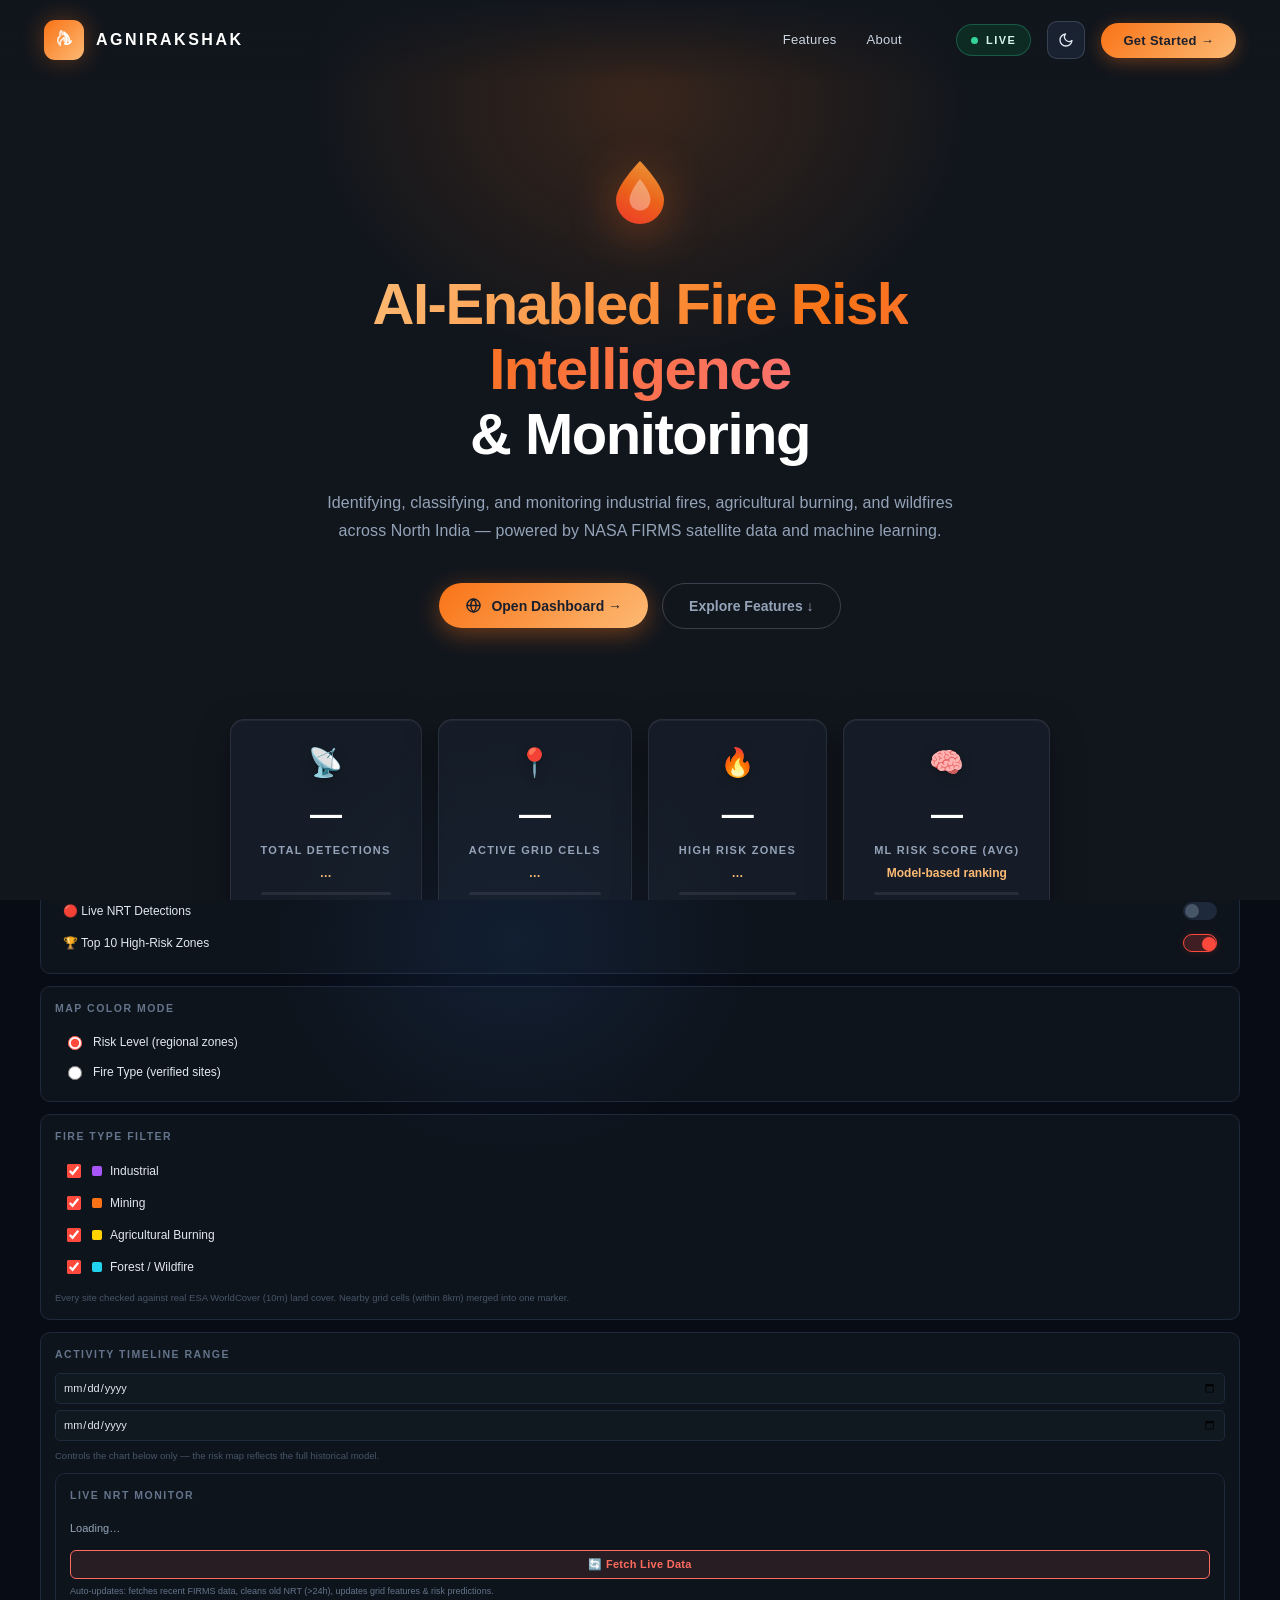
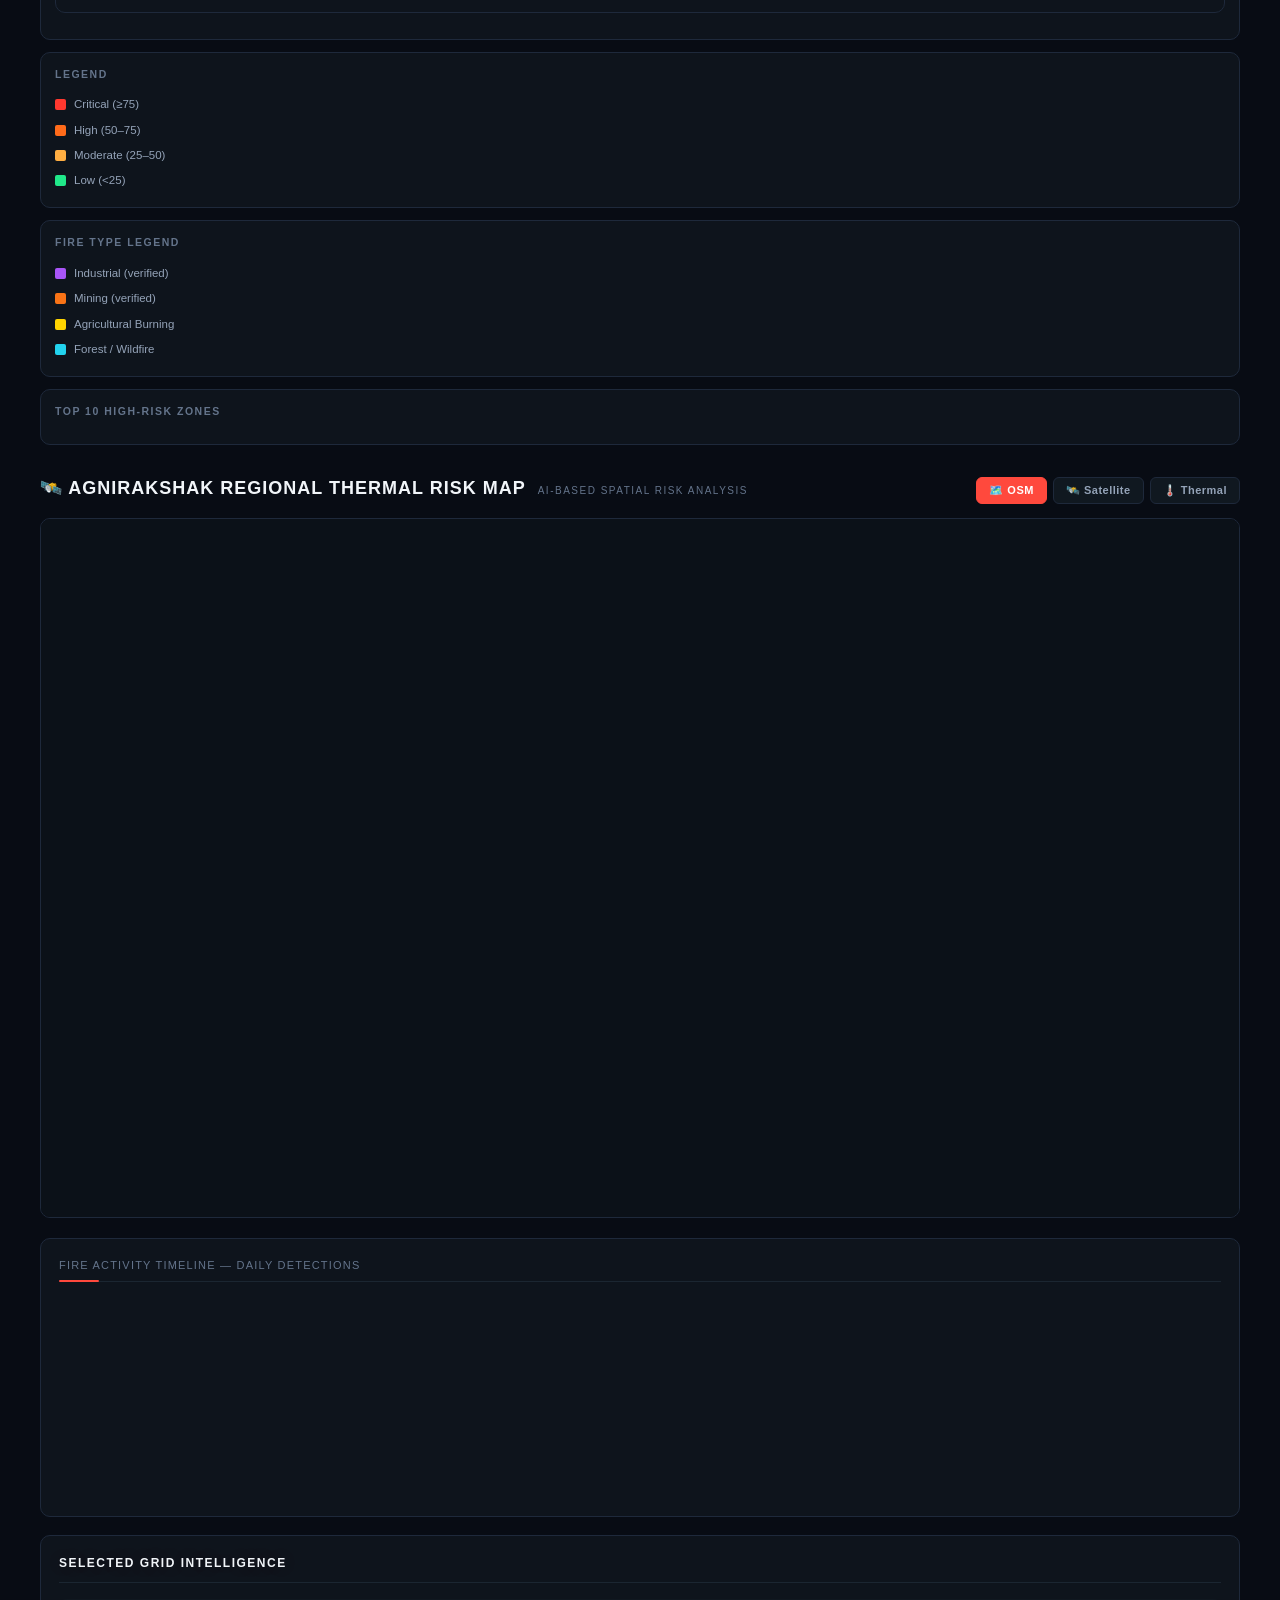
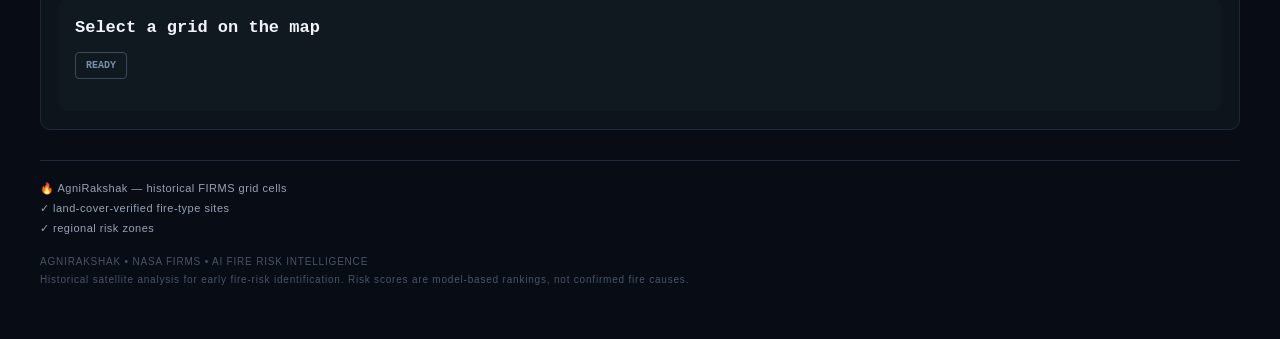
==== index.html @ ca65b6c9 "Migrate from Streamlit to static web app for GitHub Pages - Add build_json.py (CSV → JSON converter)" ====
<!DOCTYPE html>
<html lang="en">
<head>
<meta charset="UTF-8">
<meta name="viewport" content="width=device-width, initial-scale=1.0">
<title>AgniRakshak — AI Fire Risk Intelligence</title>
<link rel="stylesheet" href="https://cdnjs.cloudflare.com/ajax/libs/leaflet/1.9.4/leaflet.min.css">
<link rel="stylesheet" href="https://cdn.jsdelivr.net/npm/leaflet.markercluster@1.5.3/dist/MarkerCluster.css">
<link rel="stylesheet" href="https://cdn.jsdelivr.net/npm/leaflet.markercluster@1.5.3/dist/MarkerCluster.Default.css">
<link rel="stylesheet" href="style.css">
</head>
<body>

<!-- ============================================================ -->
<!-- PREMIUM INTRO / LANDING SCREEN (shows on load) -->
<!-- ============================================================ -->
<div id="introScreen" class="intro-screen" role="banner">
  <div class="intro-glow" aria-hidden="true"></div>
  <div class="intro-glow intro-glow-blue" aria-hidden="true"></div>

  <!-- INTRO NAV -->
  <nav class="intro-nav">
    <div class="intro-brand">
      <div class="intro-logo" aria-hidden="true">
        <svg viewBox="0 0 24 24" width="20" height="20" fill="none" stroke="white" stroke-width="2" stroke-linecap="round" stroke-linejoin="round">
          <path d="M12 2.5c.6 3.2 1.7 5.4 3.4 7 .6 3.2-.5 5.6-2.4 7.2 1.9.4 3.7.3 5.1-.4 1.4-.7 2.2-1.8 2.4-3.3-.4.8-1.6 1.1-2.6.8.6-1.7.6-3.9-.6-5.9C16.5 6 14.5 4.3 12 2.5z"/>
          <path d="M7.3 7.2C5 9.2 4.2 11.9 5 14.4c.5 1.6 1.5 3 2.7 4-.6-1.8-.4-3.9.8-5.8 1-1.6 2.3-2.7 3.9-3.6-.3 1.8-.4 3.5.4 5.1.3-2.6 1.5-4.6 3-6.3C15.2 5 13.9 4.4 12.4 4.2c-.5 1-1.5 1.5-2.5 1.5.3-1.6-.2-3.4-1.2-4.9-.7.8-1.2 1.6-1.4 2.4z" opacity="0.8"/>
        </svg>
      </div>
      <span class="intro-brand-name">AGNIRAKSHAK</span>
    </div>

    <div class="intro-nav-links">
      <a href="#" data-intro-link="overview">Features</a>
      <a href="#" data-intro-link="about">About</a>
    </div>

    <div class="intro-nav-right">
      <div class="intro-live-badge"><span class="intro-live-dot"></span> LIVE</div>
      <button class="intro-theme-btn" id="introThemeToggle" title="Toggle Dark/Light Mode" aria-label="Toggle theme">
        <svg viewBox="0 0 24 24" width="16" height="16" fill="none" stroke="currentColor" stroke-width="2" stroke-linecap="round" stroke-linejoin="round">
          <path d="M21 12.8A9 9 0 1 1 11.2 3a7 7 0 0 0 9.8 9.8z"/>
        </svg>
      </button>
      <button class="intro-cta-btn" id="introGetStarted">Get Started&nbsp;&rarr;</button>
    </div>
  </nav>

  <!-- HERO -->
  <div class="intro-hero">
    <div class="intro-hero-icon" aria-hidden="true">
      <svg viewBox="0 0 48 48" width="72" height="72" fill="none">
        <defs>
          <linearGradient id="heroFireGrad" x1="12" y1="48" x2="36" y2="0" gradientUnits="userSpaceOnUse">
            <stop offset="0%" stop-color="#ff382f"/>
            <stop offset="50%" stop-color="#ff6b1a"/>
            <stop offset="100%" stop-color="#ffae42"/>
          </linearGradient>
        </defs>
        <path d="M24 2C24 2 8 18 8 28a16 16 0 0 0 32 0C40 18 24 2 24 2z" fill="url(#heroFireGrad)" opacity="0.9"/>
        <path d="M24 14c0 0-7 8-7 14a7 7 0 0 0 14 0c0-6-7-14-7-14z" fill="#fff" opacity="0.35"/>
      </svg>
    </div>
    <h1 class="intro-title"><span class="intro-grad-text">AI-Enabled Fire Risk Intelligence</span><br/>&amp; Monitoring</h1>
    <p class="intro-subtitle">Identifying, classifying, and monitoring industrial fires, agricultural burning, and wildfires across North India — powered by NASA FIRMS satellite data and machine learning.</p>
    <div class="intro-actions">
      <button class="intro-btn intro-btn-primary" id="introOpenDashboard">
        <svg viewBox="0 0 24 24" width="17" height="17" fill="none" stroke="currentColor" stroke-width="2" stroke-linecap="round" stroke-linejoin="round" aria-hidden="true">
          <circle cx="12" cy="12" r="9.2"/>
          <path d="M3 12h18M12 2.8c2.6 2.6 3.9 5.8 3.9 9.2s-1.3 6.6-3.9 9.2c-2.6-2.6-3.9-5.8-3.9-9.2S9.4 5.4 12 2.8z"/>
        </svg>
        Open Dashboard&nbsp;&rarr;
      </button>
      <button class="intro-btn intro-btn-ghost" onclick="document.getElementById('introFeatures').scrollIntoView({behavior:'smooth'})">Explore Features &darr;</button>
    </div>
  </div>

  <!-- METRIC CARDS -->
  <div class="intro-metrics">
    <div class="intro-metric-card">
      <div class="intro-metric-icon">📡</div>
      <div class="intro-metric-value" id="introMetric1">—</div>
      <div class="intro-metric-label">Total Detections</div>
      <div class="intro-metric-delta" id="introMetric1Delta" title="Detection volume trend: last 30 days vs previous 30 days">…</div>
      <div class="intro-metric-bar"><div class="intro-metric-bar-fill" id="introMetric1Bar" style="width:0%;background:linear-gradient(90deg,#ff382f,#ff6b1a);"></div></div>
    </div>
    <div class="intro-metric-card">
      <div class="intro-metric-icon">📍</div>
      <div class="intro-metric-value" id="introMetric2">—</div>
      <div class="intro-metric-label">Active Grid Cells</div>
      <div class="intro-metric-delta" id="introMetric2Delta" title="Live satellite detections right now (NRT)">…</div>
      <div class="intro-metric-bar"><div class="intro-metric-bar-fill" id="introMetric2Bar" style="width:0%;background:linear-gradient(90deg,#ff6b1a,#ffae42);"></div></div>
    </div>
    <div class="intro-metric-card">
      <div class="intro-metric-icon">🔥</div>
      <div class="intro-metric-value" id="introMetric3">—</div>
      <div class="intro-metric-label">High Risk Zones</div>
      <div class="intro-metric-delta" id="introMetric3Delta" title="Fire intensity trend (total FRP): last 30 days vs previous 30 days">…</div>
      <div class="intro-metric-bar"><div class="intro-metric-bar-fill" id="introMetric3Bar" style="width:0%;background:linear-gradient(90deg,#ff382f,#ff382f);"></div></div>
    </div>
    <div class="intro-metric-card">
      <div class="intro-metric-icon">🧠</div>
      <div class="intro-metric-value" id="introMetric4">—</div>
      <div class="intro-metric-label">ML Risk Score (Avg)</div>
      <div class="intro-metric-delta" id="introMetric4Delta">Model-based ranking</div>
      <div class="intro-metric-bar"><div class="intro-metric-bar-fill" id="introMetric4Bar" style="width:0%;background:linear-gradient(90deg,#a855f7,#22d3ee);"></div></div>
    </div>
  </div>

  <!-- FEATURES SECTION -->
  <section class="intro-section" id="introFeatures">
    <div class="intro-section-label">CAPABILITIES</div>
    <h2 class="intro-section-title">Built for <span class="intro-grad-text">real-time vigilance</span></h2>
    <p class="intro-section-sub">From raw satellite pixels to verified, actionable fire-risk intelligence — the full pipeline runs automatically.</p>

    <div class="intro-features-grid">
      <div class="intro-feature-card">
        <div class="intro-feature-icon" style="background:rgba(255,107,26,0.12);border-color:rgba(255,107,26,0.25);"><svg viewBox="0 0 24 24" width="22" height="22" fill="none" stroke="#ff6b1a" stroke-width="2" stroke-linecap="round" stroke-linejoin="round"><circle cx="12" cy="12" r="3"/><path d="M12 2v4M12 18v4M4.93 4.93l2.83 2.83M16.24 16.24l2.83 2.83M2 12h4M18 12h4M4.93 19.07l2.83-2.83M16.24 7.76l2.83-2.83"/></svg></div>
        <div class="intro-feature-title">Live Satellite Monitoring</div>
        <div class="intro-feature-text">Near-real-time NASA FIRMS thermal detections with 5-minute auto-refresh, severity classification, and pulsing live markers on the map.</div>
      </div>
      <div class="intro-feature-card">
        <div class="intro-feature-icon" style="background:rgba(168,85,247,0.12);border-color:rgba(168,85,247,0.25);"><svg viewBox="0 0 24 24" width="22" height="22" fill="none" stroke="#a855f7" stroke-width="2" stroke-linecap="round" stroke-linejoin="round"><path d="M12 2a10 10 0 0 1 10 10"/><path d="M12 2a10 10 0 0 0-10 10"/><path d="M12 2v4"/><circle cx="12" cy="12" r="4"/></svg></div>
        <div class="intro-feature-title">ML Risk Scoring</div>
        <div class="intro-feature-text">Random-Forest risk model ranks 26,000+ grid cells 0–100 using recurrence, persistence, FRP intensity, and multi-satellite agreement.</div>
      </div>
      <div class="intro-feature-card">
        <div class="intro-feature-icon" style="background:rgba(255,56,47,0.12);border-color:rgba(255,56,47,0.25);"><svg viewBox="0 0 24 24" width="22" height="22" fill="none" stroke="#ff382f" stroke-width="2" stroke-linecap="round" stroke-linejoin="round"><path d="M12 2c.6 3.2 1.7 5.4 3.4 7 .6 3.2-.5 5.6-2.4 7.2"/><path d="M7.3 7.2C5 9.2 4.2 11.9 5 14.4c.5 1.6 1.5 3 2.7 4"/></svg></div>
        <div class="intro-feature-title">Fire-Type Classification</div>
        <div class="intro-feature-text">Automatically labels sources as Industrial, Mining, Agricultural Burning, or Forest/Wildfire with confidence scores.</div>
      </div>
      <div class="intro-feature-card">
        <div class="intro-feature-icon" style="background:rgba(34,211,238,0.12);border-color:rgba(34,211,238,0.25);"><svg viewBox="0 0 24 24" width="22" height="22" fill="none" stroke="#22d3ee" stroke-width="2" stroke-linecap="round" stroke-linejoin="round"><path d="M9 12l2 2 4-4"/><circle cx="12" cy="12" r="10"/></svg></div>
        <div class="intro-feature-title">Real-GIS Verification</div>
        <div class="intro-feature-text">Every site is cross-checked against ESA WorldCover 10m land cover and OSM facility geolocation — kills ~92% of false labels.</div>
      </div>
      <div class="intro-feature-card">
        <div class="intro-feature-icon" style="background:rgba(255,174,66,0.12);border-color:rgba(255,174,66,0.25);"><svg viewBox="0 0 24 24" width="22" height="22" fill="none" stroke="#ffae42" stroke-width="2" stroke-linecap="round" stroke-linejoin="round"><path d="M10.29 3.86L1.82 18a2 2 0 0 0 1.71 3h16.94a2 2 0 0 0 1.71-3L13.71 3.86a2 2 0 0 0-3.42 0z"/><line x1="12" y1="9" x2="12" y2="13"/><line x1="12" y1="17" x2="12.01" y2="17"/></svg></div>
        <div class="intro-feature-title">Smart Alert Engine</div>
        <div class="intro-feature-text">Four anomaly rules (new critical zones, escalation, persistence, elevated activity) with cooldown dedup so you never get spammed.</div>
      </div>
      <div class="intro-feature-card">
        <div class="intro-feature-icon" style="background:rgba(74,222,128,0.12);border-color:rgba(74,222,128,0.25);"><svg viewBox="0 0 24 24" width="22" height="22" fill="none" stroke="#4ade80" stroke-width="2" stroke-linecap="round" stroke-linejoin="round"><rect x="3" y="3" width="18" height="18" rx="2"/><path d="M7 17V13"/><path d="M11 17V9"/><path d="M15 17V5"/></svg></div>
        <div class="intro-feature-title">Intelligence Reports</div>
        <div class="intro-feature-text">One-click daily, weekly, monthly, and incident reports — KPIs, trends, hot zones, and auto recommendations, exportable to PDF.</div>
      </div>
    </div>
  </section>

  <!-- HOW IT WORKS -->
  <section class="intro-section" id="introHow">
    <div class="intro-section-label">HOW IT WORKS</div>
    <h2 class="intro-section-title">From satellite pixel to <span class="intro-grad-text">actionable risk</span></h2>

    <div class="intro-steps">
      <div class="intro-step">
        <div class="intro-step-num">01</div>
        <div class="intro-step-title">Ingest</div>
        <div class="intro-step-text">Historical + live NASA FIRMS detections across North India, 2020 → present.</div>
      </div>
      <div class="intro-step">
        <div class="intro-step-num">02</div>
        <div class="intro-step-title">Analyze</div>
        <div class="intro-step-text">5km grid feature engineering — recurrence, persistence, seasonality, satellite agreement.</div>
      </div>
      <div class="intro-step">
        <div class="intro-step-num">03</div>
        <div class="intro-step-title">Model</div>
        <div class="intro-step-text">ML risk ranking 0–100, fire-type classification, and land-cover verification per site.</div>
      </div>
      <div class="intro-step">
        <div class="intro-step-num">04</div>
        <div class="intro-step-title">Monitor</div>
        <div class="intro-step-text">Live NRT layer, anomaly alert engine, and one-click intelligence reports.</div>
      </div>
    </div>
  </section>

  <!-- DATA SOURCES -->
  <section class="intro-section intro-sources">
    <div class="intro-section-label">DATA SOURCES</div>
    <div class="intro-source-row">
      <div class="intro-source-item">
        <div class="intro-source-name">NASA FIRMS</div>
        <div class="intro-source-detail">VIIRS SNPP · NOAA-20 · NOAA-21 · MODIS</div>
      </div>
      <div class="intro-source-item">
        <div class="intro-source-name">ESA WorldCover</div>
        <div class="intro-source-detail">10m land-cover verification</div>
      </div>
      <div class="intro-source-item">
        <div class="intro-source-name">OpenStreetMap</div>
        <div class="intro-source-detail">Industrial &amp; facility geolocation</div>
      </div>
    </div>
  </section>

  <!-- FOOTER -->
  <footer class="intro-footer">
    <div class="intro-footer-brand">
      <div class="intro-logo" aria-hidden="true">
        <svg viewBox="0 0 24 24" width="16" height="16" fill="none" stroke="white" stroke-width="2" stroke-linecap="round" stroke-linejoin="round">
          <path d="M12 2.5c.6 3.2 1.7 5.4 3.4 7 .6 3.2-.5 5.6-2.4 7.2 1.9.4 3.7.3 5.1-.4 1.4-.7 2.2-1.8 2.4-3.3-.4.8-1.6 1.1-2.6.8.6-1.7.6-3.9-.6-5.9C16.5 6 14.5 4.3 12 2.5z"/>
          <path d="M7.3 7.2C5 9.2 4.2 11.9 5 14.4c.5 1.6 1.5 3 2.7 4-.6-1.8-.4-3.9.8-5.8 1-1.6 2.3-2.7 3.9-3.6-.3 1.8-.4 3.5.4 5.1.3-2.6 1.5-4.6 3-6.3C15.2 5 13.9 4.4 12.4 4.2c-.5 1-1.5 1.5-2.5 1.5.3-1.6-.2-3.4-1.2-4.9-.7.8-1.2 1.6-1.4 2.4z" opacity="0.8"/>
        </svg>
      </div>
      <span class="intro-brand-name">AGNIRAKSHAK</span>
    </div>
    <div class="intro-footer-tag">AgniRakshak — AI-enabled fire risk intelligence &amp; satellite monitoring</div>
    <div class="intro-footer-note">Risk scores are model-based rankings for early identification, not confirmed fire causes. Data: NASA FIRMS · ESA WorldCover · OpenStreetMap.</div>
  </footer>
</div>

<!-- ============================================================ -->
<!-- TOP NAVIGATION BAR -->
<!-- ============================================================ -->
<nav class="topnav">
  <div class="nav-brand">
    <div class="nav-logo">🔥</div>
    <div>
      <div class="nav-brand-name">AGNIRAKSHAK</div>
      <div class="nav-brand-sub">AI-Enabled Fire Risk Intelligence &amp; Satellite Monitoring</div>
    </div>
  </div>
  <div class="nav-tabs">
    <button class="nav-tab active" data-tab="overview">OVERVIEW</button>
    <button class="nav-tab" data-tab="analytics">ANALYTICS</button>
    <button class="nav-tab" data-tab="history">HISTORY</button>
    <button class="nav-tab" data-tab="forecast">FORECAST</button>
    <button class="nav-tab" data-tab="alerts">ALERTS <span class="alert-badge" id="alertBadge" style="display:none;">0</span></button>
    <button class="nav-tab" data-tab="reports">REPORTS</button>
    <button class="nav-tab" data-tab="about">ABOUT</button>
  </div>
  <div style="display:flex;align-items:center;gap:14px;">
    <div class="nav-status" id="nrtReadout">
      <span class="status-dot-live"></span> LIVE &middot; System Online
    </div>
    <div class="theme-toggle" id="themeToggle" title="Toggle Dark/Light Mode">🌙</div>
  </div>
</nav>

<!-- ============================================================ -->
<!-- OVERVIEW TAB — Original working dashboard layout -->
<!-- ============================================================ -->
<section class="tab-panel active" id="panel-overview">

<div class="dashboard">

  <!-- HEADER (hidden — nav bar has branding) -->
  <section class="top-header" style="display:none;"></section>

  <!-- INFO STRIP -->
  <section class="info-strip" id="infoStrip">
    <div>▲ AGNIRAKSHAK — NASA FIRMS THERMAL ANOMALY MONITORING</div>
    <div>▲ AI RISK RANKING — NORTH INDIA</div>
    <div>▲ HISTORICAL SATELLITE ANALYSIS: 2020 – PRESENT</div>
    <div>▲ RISK SCORE = ML THERMAL-RISK RANKING (0–100)</div>
  </section>

  <!-- METRICS -->
  <section class="metrics-grid" id="metricsGrid">
    <div class="metric-card">
      <div class="metric-title">TOTAL GRID CELLS</div>
      <div class="metric-value" id="mTotalCells">—</div>
      <div class="metric-badge">North India, 5km grid</div>
    </div>
    <div class="metric-card">
      <div class="metric-title">FIRMS DETECTIONS (ALL-TIME)</div>
      <div class="metric-value" id="mTotalDetections">—</div>
      <div class="metric-badge">2020 → present</div>
    </div>
    <div class="metric-card">
      <div class="metric-title">CRITICAL RISK CELLS</div>
      <div class="metric-value" id="mCritical">—</div>
      <div class="metric-badge" style="background:#3a1414; color:#ff6b5e;">risk score ≥ 75</div>
    </div>
    <div class="metric-card">
      <div class="metric-title">HIGH RISK CELLS</div>
      <div class="metric-value" id="mHigh">—</div>
      <div class="metric-badge" style="background:#3a2a10; color:#ffae42;">risk score 50–75</div>
    </div>
    <div class="metric-card">
      <div class="metric-title">AVG FRP (MW)</div>
      <div class="metric-value" id="mAvgFrp">—</div>
      <div class="metric-badge">mean across all grid cells</div>
    </div>
  </section>

  <!-- MAIN LAYOUT — 3 columns: sidebar | center (map) | intel -->
  <section class="layout">

    <!-- SIDEBAR -->
    <aside class="sidebar">
      <div class="side-block">
        <div class="side-title">Data Source</div>
        <div class="data-readout" id="dataReadout">Loading risk_predictions.csv…</div>
      </div>

      <div class="side-block">
        <div class="side-title">Risk Filter</div>
        <label class="check-row"><input type="checkbox" class="risk-toggle" value="CRITICAL" checked><span class="chip chip-critical"></span> Critical</label>
        <label class="check-row"><input type="checkbox" class="risk-toggle" value="HIGH" checked><span class="chip chip-high"></span> High</label>
        <label class="check-row"><input type="checkbox" class="risk-toggle" value="MODERATE" checked><span class="chip chip-moderate"></span> Moderate</label>
        <label class="check-row"><input type="checkbox" class="risk-toggle" value="LOW"><span class="chip chip-low"></span> Low</label>
      </div>

      <div class="side-block">
        <div class="side-title">Map Layers</div>
        <div class="toggle-row">Risk Grid Markers <label class="switch"><input type="checkbox" id="lyrMarkers" checked><span class="slider"></span></label></div>
        <div class="toggle-row">🔴 Live NRT Detections <label class="switch"><input type="checkbox" id="lyrNrt"><span class="slider"></span></label></div>
        <div class="toggle-row">🏆 Top 10 High-Risk Zones <label class="switch"><input type="checkbox" id="lyrTop10" checked><span class="slider"></span></label></div>
      </div>

      <div class="side-block">
        <div class="side-title">Map Color Mode</div>
        <label class="check-row"><input type="radio" name="colorMode" value="risk" checked> Risk Level (regional zones)</label>
        <label class="check-row"><input type="radio" name="colorMode" value="fireType"> Fire Type (verified sites)</label>
      </div>

      <div class="side-block">
        <div class="side-title">Fire Type Filter</div>
        <label class="check-row"><input type="checkbox" class="type-toggle" value="INDUSTRIAL" checked><span class="chip chip-industrial"></span> Industrial</label>
        <label class="check-row"><input type="checkbox" class="type-toggle" value="MINING" checked><span class="chip chip-mining"></span> Mining</label>
        <label class="check-row"><input type="checkbox" class="type-toggle" value="AGRICULTURAL_BURNING" checked><span class="chip chip-agricultural"></span> Agricultural Burning</label>
        <label class="check-row"><input type="checkbox" class="type-toggle" value="FOREST_FIRE" checked><span class="chip chip-wildfire"></span> Forest / Wildfire</label>
        <div class="hint">Every site checked against real ESA WorldCover (10m) land cover. Nearby grid cells (within 8km) merged into one marker.</div>
      </div>

      <div class="side-block">
        <div class="side-title">Activity Timeline Range</div>
        <input type="date" id="dateFrom">
        <div style="height:6px;"></div>
        <input type="date" id="dateTo">
        <div class="hint">Controls the chart below only — the risk map reflects the full historical model.</div>
        <div class="side-block" style="margin-top:10px;">
          <div class="side-title">Live NRT Monitor</div>
          <div id="nrtReadout" style="font-size:11px;color:#94a6b8;line-height:1.5;">Loading…</div>
          <button id="btnFetchNrt" class="nrt-fetch-btn">🔄 Fetch Live Data</button>
          <div id="nrtFetchStatus" style="font-size:10px;color:#94a6b8;margin-top:4px;display:none;"></div>
          <div style="font-size:9px;color:#64748b;margin-top:6px;line-height:1.4;">Auto-updates: fetches recent FIRMS data, cleans old NRT (>24h), updates grid features & risk predictions.</div>
        </div>
      </div>

      <div class="side-block">
        <div class="side-title">Legend</div>
        <div class="legend-item"><span class="swatch" style="background:#ff382f;"></span> Critical (≥75)</div>
        <div class="legend-item"><span class="swatch" style="background:#ff6b1a;"></span> High (50–75)</div>
        <div class="legend-item"><span class="swatch" style="background:#ffae42;"></span> Moderate (25–50)</div>
        <div class="legend-item"><span class="swatch" style="background:#20e889;"></span> Low (&lt;25)</div>
      </div>

      <div class="side-block">
        <div class="side-title">Fire Type Legend</div>
        <div class="legend-item"><span class="swatch" style="background:#a855f7;"></span> Industrial (verified)</div>
        <div class="legend-item"><span class="swatch" style="background:#f97316;"></span> Mining (verified)</div>
        <div class="legend-item"><span class="swatch" style="background:#ffd400;"></span> Agricultural Burning</div>
        <div class="legend-item"><span class="swatch" style="background:#22d3ee;"></span> Forest / Wildfire</div>
      </div>

      <div class="side-block">
        <div class="side-title">Top 10 High-Risk Zones</div>
        <div id="top10List"></div>
      </div>
    </aside>

    <!-- CENTER: Map + Chart -->
    <main class="center">
      <section class="map-header">
        <div class="map-header-left">
          <div class="map-title">🛰️ AGNIRAKSHAK REGIONAL THERMAL RISK MAP</div>
          <div class="map-subtitle" id="gridCountLabel">AI-BASED SPATIAL RISK ANALYSIS</div>
        </div>
        <div class="map-header-right">
          <div class="map-type-control">
            <button class="map-type-btn active" data-tile="osm" title="Street map (OpenStreetMap)">🗺️ OSM</button>
            <button class="map-type-btn" data-tile="satellite" title="Esri World Imagery satellite">🛰️ Satellite</button>
            <button class="map-type-btn" data-tile="thermal" title="NASA MODIS 8-day land surface temperature">🌡️ Thermal</button>
          </div>
          <img id="thermalLegend" class="map-type-legend" src="https://gibs.earthdata.nasa.gov/legends/MODIS_Land_Surface_Temp_H.svg" alt="Thermal legend (°C)" title="NASA GIBS MODIS LST 8-day legend (°C)" hidden>
        </div>
      </section>

      <section class="map-wrapper">
        <div id="map"></div>
      </section>

      <section class="chart-card">
        <div class="chart-title">FIRE ACTIVITY TIMELINE — DAILY DETECTIONS</div>
        <svg id="chart" viewBox="0 0 900 200" width="100%" height="200"></svg>
      </section>
    </main>

    <!-- RIGHT: Grid Intelligence -->
    <aside class="intel-col">
      <div class="intelligence-card">
        <div class="intelligence-title">SELECTED GRID INTELLIGENCE</div>
        <div class="selected-grid" id="selectedGrid">
          <div class="grid-id">Select a grid on the map</div>
          <div class="risk-label" style="border-color:#3a4a5a; color:#7890a8;">READY</div>
        </div>
      </div>
    </aside>

  </section>

  <!-- FOOTER -->
  <section class="footer">
    <div class="credits" style="margin-bottom:14px;color:var(--text-secondary);font-size:11px;line-height:1.8;letter-spacing:0.5px;">🔥 AgniRakshak — <span id="creditsGridCount"></span> historical FIRMS grid cells<br>✓ <span id="creditsSiteCount"></span> land-cover-verified fire-type sites<br>✓ <span id="creditsZoneCount"></span> regional risk zones</div>
    <div>AGNIRAKSHAK • NASA FIRMS • AI FIRE RISK INTELLIGENCE</div>
    <div>Historical satellite analysis for early fire-risk identification. Risk scores are model-based rankings, not confirmed fire causes.</div>
  </section>

</div><!-- /dashboard -->
</section>

<!-- ============================================================ -->
<!-- ANALYTICS TAB -->
<!-- ============================================================ -->
<section class="tab-panel" id="panel-analytics">
<div class="dashboard">
  <section class="top-header">
    <div class="brand-section">
      <div>
        <div class="brand-title" style="font-size:24px;">📊 Analytics Dashboard</div>
      </div>
    </div>
  </section>

  <section class="analytics-row">
    <div class="chart-card">
      <div class="chart-title">Risk Distribution</div>
      <div class="chart-center-wrap"><svg id="chartRiskDist" viewBox="0 0 280 280" width="100%"></svg></div>
      <div id="legendRiskDist" class="chart-legend-bottom"></div>
    </div>
    <div class="chart-card">
      <div class="chart-title">Risk Trend (Last 7 Days)</div>
      <svg id="chartRiskTrend" viewBox="0 0 600 200" width="100%" height="200"></svg>
    </div>
    <div class="chart-card">
      <div class="chart-title">Fire Type Distribution</div>
      <div class="chart-center-wrap"><svg id="chartFireType" viewBox="0 0 280 280" width="100%"></svg></div>
      <div id="legendFireType" class="chart-legend-bottom"></div>
    </div>
  </section>

  <section class="analytics-row" style="margin-top:18px;">
    <div class="chart-card" style="flex:2;">
      <div class="chart-title">Top 10 High-Risk Grids</div>
      <table class="data-table" id="top10Table">
        <thead><tr><th>#</th><th>Grid ID</th><th>Location</th><th>Risk Score</th><th>Risk Level</th><th>Avg FRP</th></tr></thead>
        <tbody></tbody>
      </table>
    </div>
    <div class="chart-card" style="flex:1;">
      <div class="chart-title">Satellite Contribution</div>
      <div class="chart-center-wrap"><svg id="chartSatellite" viewBox="0 0 260 260" width="100%"></svg></div>
      <div id="legendSatellite" class="chart-legend-bottom"></div>
    </div>
  </section>
</div>
</section>

<!-- ============================================================ -->
<!-- HISTORY TAB -->
<!-- ============================================================ -->
<section class="tab-panel" id="panel-history">
<div class="dashboard">
  <section class="top-header">
    <div class="brand-section">
      <div>
        <div class="brand-title" style="font-size:24px;">📜 History Explorer</div>
      </div>
    </div>
  </section>

  <section class="history-stats-row">
    <div class="metric-card" style="text-align:center;">
      <div class="metric-title">Total Detections</div>
      <div class="metric-value" id="hsTotal">—</div>
    </div>
    <div class="metric-card" style="text-align:center;">
      <div class="metric-title">Active Days</div>
      <div class="metric-value" id="hsActiveDays">—</div>
    </div>
    <div class="metric-card" style="text-align:center;">
      <div class="metric-title">Avg FRP</div>
      <div class="metric-value" id="hsAvgFrp">—</div>
    </div>
    <div class="metric-card" style="text-align:center;">
      <div class="metric-title">Max FRP</div>
      <div class="metric-value" id="hsMaxFrp">—</div>
    </div>
    <div class="metric-card" style="text-align:center;">
      <div class="metric-title">First Detection</div>
      <div class="metric-value" id="hsFirst" style="font-size:14px;">—</div>
    </div>
    <div class="metric-card" style="text-align:center;">
      <div class="metric-title">Last Detection</div>
      <div class="metric-value" id="hsLast" style="font-size:14px;">—</div>
    </div>
  </section>

  <section class="chart-card">
    <div class="chart-title">Historical Fire Activity</div>
    <div id="historyDateGrid" style="padding:12px;"></div>
  </section>

  <section class="chart-card" style="margin-top:18px;">
    <div class="chart-title">Daily Activity Chart</div>
    <svg id="chartDailyActivity" viewBox="0 0 900 200" width="100%" height="200"></svg>
  </section>
</div>
</section>

<!-- ============================================================ -->
<!-- FORECAST TAB -->
<!-- ============================================================ -->
<section class="tab-panel" id="panel-forecast">
<div class="dashboard">
  <section class="top-header">
    <div class="brand-section">
      <div>
        <div class="brand-title" style="font-size:24px;">🔮 Fire Season Forecast</div>
        <div class="brand-subtitle">PREDICTIVE ANALYSIS FROM 6 YEARS OF FIRMS DATA</div>
      </div>
    </div>
  </section>

  <!-- Readiness Index + Summary Cards -->
  <section class="forecast-summary" id="forecastSummary">
    <div class="forecast-readiness-card" id="readinessCard">
      <div class="forecast-readiness-label">FIRE SEASON READINESS INDEX</div>
      <div class="forecast-readiness-score" id="readinessScore">—</div>
      <div class="forecast-readiness-level" id="readinessLevel">—</div>
      <div class="forecast-readiness-bar"><div class="forecast-readiness-fill" id="readinessFill"></div></div>
    </div>
    <div class="forecast-metric-card">
      <div class="forecast-metric-title">Current Year (2026)</div>
      <div class="forecast-metric-value" id="fcCurrentYear">—</div>
      <div class="forecast-metric-sub" id="fcCurrentDet">— detections</div>
    </div>
    <div class="forecast-metric-card">
      <div class="forecast-metric-title">Predicted 2027</div>
      <div class="forecast-metric-value" id="fcPredicted">—</div>
      <div class="forecast-metric-sub" id="fcPredictedDet">— detections</div>
    </div>
    <div class="forecast-metric-card">
      <div class="forecast-metric-title">Year Trend</div>
      <div class="forecast-metric-value" id="fcTrend">—</div>
      <div class="forecast-metric-sub" id="fcTrendPct">—</div>
    </div>
  </section>

  <!-- Peak / Low Months -->
  <section class="forecast-row">
    <div class="chart-card">
      <div class="chart-title">🔥 Peak Fire Months</div>
      <div id="peakMonthsList" class="forecast-month-list"></div>
    </div>
    <div class="chart-card">
      <div class="chart-title">🌧️ Low Activity Months</div>
      <div id="lowMonthsList" class="forecast-month-list"></div>
    </div>
  </section>

  <!-- Monthly Intensity Bar Chart -->
  <section class="chart-card" style="margin-top:18px;">
    <div class="chart-title">Monthly Fire Intensity (6-Year Average)</div>
    <div id="chartForecastMonthly" class="fc-chart-container" style="min-height:250px"></div>
  </section>

  <!-- Year x Month Heatmap -->
  <section class="chart-card" style="margin-top:18px;">
    <div class="chart-title">Year × Month Detection Heatmap (2020–2026)</div>
    <div id="forecastHeatmap" class="forecast-heatmap-container"></div>
  </section>

  <!-- Yearly Trend Line -->
  <section class="chart-card" style="margin-top:18px;">
    <div class="chart-title">Year-over-Year Detection Trend</div>
    <div id="chartForecastTrend" class="fc-chart-container" style="min-height:220px"></div>
  </section>

  <!-- Seasonal Breakdown -->
  <section class="chart-card" style="margin-top:18px;">
    <div class="chart-title">Seasonal Fire Activity by Year</div>
    <div id="chartSeasonalStack" class="fc-chart-container" style="min-height:250px"></div>
    <div class="chart-legend-bottom" id="legendSeasonal"></div>
  </section>

  <!-- Top Grid Forecasts Table -->
  <section class="chart-card" style="margin-top:18px;">
    <div class="chart-title">Top 20 Grid Cell Forecasts — Peak Month & Season Totals</div>
    <table class="data-table" id="forecastGridTable">
      <thead><tr>
        <th>#</th><th>Grid ID</th><th>Site</th><th>Fire Type</th><th>Risk</th>
        <th>Peak Month</th><th>Pre-Monsoon</th><th>Monsoon</th><th>Post-Monsoon</th><th>Winter</th>
      </tr></thead>
      <tbody></tbody>
    </table>
  </section>

  <!-- ========== FIRE-TYPE FORECAST SECTION ========== -->
  <section class="chart-card" style="margin-top:18px;">
    <div class="chart-title">🔥 Fire Type Breakdown — Individual Readiness Scores</div>
    <div id="fcTypeTabs" class="fc-type-tabs">
      <button class="fc-type-tab active" data-type="all" onclick="fcFilterType('all')">All Types</button>
    </div>
    <div id="fcTypeReadinessCards" class="fc-type-readiness-grid"></div>
    <div id="fcTypeBarChart" class="fc-chart-container" style="min-height:220px; margin-top:12px;"></div>
  </section>

  <!-- ========== DISTRICT FORECAST SECTION ========== -->
  <section class="chart-card" style="margin-top:18px;">
    <div class="chart-title">🗺️ District-Level Fire Forecast</div>
    <div id="fcDistrictCards" class="fc-district-grid"></div>
  </section>

  <!-- ========== ALERT ESCALATION SECTION ========== -->
  <section class="chart-card" style="margin-top:18px;">
    <div class="chart-title">🚨 Alert Escalation — Threshold Breaches</div>
    <div id="fcAlertEscalation" class="fc-alert-list"></div>
  </section>
</div>
</section>

<!-- ============================================================ -->
<!-- ALERTS TAB -->
<!-- ============================================================ -->
<section class="tab-panel" id="panel-alerts">
<div class="dashboard">
  <section class="top-header">
    <div class="brand-section">
      <div>
        <div class="brand-title" style="font-size:24px;">🚨 Alerts Center</div>
      </div>
    </div>
  </section>

  <section class="alerts-filter-bar">
    <label class="check-row"><input type="checkbox" class="alert-filter" value="critical" checked><span class="chip chip-critical"></span> Critical</label>
    <label class="check-row"><input type="checkbox" class="alert-filter" value="high" checked><span class="chip chip-high"></span> High</label>
    <label class="check-row"><input type="checkbox" class="alert-filter" value="medium" checked><span class="chip chip-moderate"></span> Medium</label>
  </section>

  <section class="chart-card">
    <div class="chart-title">Active Alerts (<span id="alertCount">0</span>)</div>        <table class="data-table" id="alertsTable">
      <thead><tr><th>Alert</th><th>Grid</th><th>Type</th><th>Severity</th><th>Status</th><th>Time</th></tr></thead>
      <tbody></tbody>
    </table>
  </section>
</div>
</section>

<!-- ============================================================ -->
<!-- REPORTS TAB -->
<!-- ============================================================ -->
<section class="tab-panel" id="panel-reports">
<div class="dashboard">
  <section class="top-header">
    <div class="brand-section">
      <div>
        <div class="brand-title" style="font-size:24px;">📋 Reports</div>
      </div>
    </div>
  </section>

  <section class="analytics-row">
    <div class="chart-card">
      <div class="chart-title">Generate Intelligence Report</div>
      <div style="padding:12px;">
        <label for="reportType" style="display:block;font-size:11px;color:#7890a8;margin-bottom:6px;letter-spacing:0.5px;">REPORT TYPE</label>
        <select id="reportType" style="width:100%;background:#101820;border:1px solid #202b38;color:#f2f5f8;padding:8px;border-radius:5px;font-size:12px;">
          <option>Daily Report</option>
          <option>Weekly Report</option>
          <option>Monthly Report</option>
          <option>Incident Report</option>
        </select>
        <button id="btnGenerateReport" style="width:100%;margin-top:12px;padding:10px;background:linear-gradient(135deg,#ff382f,#ff6b1a);border:none;border-radius:6px;color:white;font-weight:bold;cursor:pointer;">⚡ Generate Report</button>
        <div style="display:flex;gap:8px;margin-top:8px;">
          <button id="btnPrintReport" disabled title="Print or save as PDF" style="flex:1;padding:8px;background:#101820;border:1px solid #2a3a4a;border-radius:6px;color:#e2e8f0;font-size:11px;font-weight:600;cursor:pointer;">🖨️ Print / PDF</button>
          <button id="btnDownloadReport" disabled title="Download standalone HTML report" style="flex:1;padding:8px;background:#101820;border:1px solid #2a3a4a;border-radius:6px;color:#e2e8f0;font-size:11px;font-weight:600;cursor:pointer;">⬇️ Download</button>
        </div>
        <div class="hint" style="margin-top:8px;">Reports are generated live from the dashboard data. Print/PDF export uses a clean printable layout.</div>
      </div>
    </div>
    <div class="chart-card" style="flex:2;">
      <div class="chart-title">Report Preview</div>
      <div id="reportPreview" style="padding:20px;color:#7890a8;font-size:12px;">Select report type and click Generate</div>
    </div>
  </section>
</div>
</section>

<!-- ============================================================ -->
<!-- ABOUT TAB -->
<!-- ============================================================ -->
<section class="tab-panel" id="panel-about">
<div class="dashboard">
  <section class="top-header">
    <div class="brand-section">
      <div>
        <div class="brand-title" style="font-size:24px;">ℹ️ About AgniRakshak</div>
      </div>
    </div>
  </section>

  <section class="analytics-row">
    <div class="chart-card">
      <div class="chart-title">🎯 Project Overview</div>
      <div style="padding:16px;color:#94a6b8;font-size:12px;line-height:1.8;">
        <p><strong style="color:#e2e8f0;">AgniRakshak</strong> is an AI-enabled geospatial system that automatically identifies, classifies, and monitors industrial fires and persistent thermal sources.</p>
        <br>
        <p><strong style="color:#e2e8f0;">Data Sources:</strong></p>
        <ul style="padding-left:18px;">
          <li><strong>NASA FIRMS</strong> — VIIRS SNPP, VIIRS NOAA-20, MODIS</li>
          <li><strong>ESA WorldCover</strong> — 10m land cover for site verification</li>
          <li><strong>OpenStreetMap</strong> — Industrial facility geolocation</li>
        </ul>
      </div>
    </div>
    <div class="chart-card">
      <div class="chart-title">🔬 Methodology</div>
      <div style="padding:16px;color:#94a6b8;font-size:12px;line-height:1.8;">
        <ul style="padding-left:18px;">
          <li>5km FIRMS grid cells analyzed (2020–present)</li>
          <li>ML-based risk scoring: FRP, recurrence, persistence, multi-satellite</li>
          <li>Fire-type classification: Industrial, Agricultural, Forest/Wildfire</li>
          <li>Land-cover verification via ESA WorldCover 10m</li>
          <li>Regional zone aggregation for map display</li>
        </ul>
      </div>
    </div>
  </section>
</div>
</section>

<!-- ============================================================ -->
<!-- PREMIUM TRANSITION OVERLAY (intro → dashboard loading bar) -->
<!-- ============================================================ -->
<div id="transitionOverlay" class="transition-overlay" aria-hidden="true">
  <div class="transition-logo">
    <svg viewBox="0 0 24 24" width="26" height="26" fill="none" stroke="white" stroke-width="2" stroke-linecap="round" stroke-linejoin="round">
      <path d="M12 2.5c.6 3.2 1.7 5.4 3.4 7 .6 3.2-.5 5.6-2.4 7.2 1.9.4 3.7.3 5.1-.4 1.4-.7 2.2-1.8 2.4-3.3-.4.8-1.6 1.1-2.6.8.6-1.7.6-3.9-.6-5.9C16.5 6 14.5 4.3 12 2.5z"/>
      <path d="M7.3 7.2C5 9.2 4.2 11.9 5 14.4c.5 1.6 1.5 3 2.7 4-.6-1.8-.4-3.9.8-5.8 1-1.6 2.3-2.7 3.9-3.6-.3 1.8-.4 3.5.4 5.1.3-2.6 1.5-4.6 3-6.3C15.2 5 13.9 4.4 12.4 4.2c-.5 1-1.5 1.5-2.5 1.5.3-1.6-.2-3.4-1.2-4.9-.7.8-1.2 1.6-1.4 2.4z" opacity="0.8"/>
    </svg>
  </div>
  <div class="transition-name">AGNIRAKSHAK</div>
  <div class="transition-sub">INITIALIZING DASHBOARD</div>
  <div class="transition-bar-row">
    <div class="transition-bar"><div class="transition-bar-fill" id="transitionBarFill"></div></div>
    <div class="transition-pct" id="transitionPct">0%</div>
  </div>
  <div class="transition-steps" id="transitionSteps">
    <div class="transition-step" data-step="0"><span class="ts-icon"></span><span>Loading risk model</span></div>
    <div class="transition-step" data-step="1"><span class="ts-icon"></span><span>Rendering satellite map</span></div>
    <div class="transition-step" data-step="2"><span class="ts-icon"></span><span>Syncing live NRT detections</span></div>
    <div class="transition-step" data-step="3"><span class="ts-icon"></span><span>Preparing alerts &amp; intelligence</span></div>
  </div>
</div>

<!-- ============================================================ -->
<!-- SATELLITE EVIDENCE MODAL -->
<!-- ============================================================ -->
<div id="satEvidenceModal" class="sat-evidence-modal" style="display:none;">
  <div class="sat-evidence-backdrop" id="satEvidenceBackdrop"></div>
  <div class="sat-evidence-dialog">
    <div class="sat-evidence-header">
      <div class="sat-evidence-header-left">
        <span>🛰️</span>
        <span class="sat-evidence-title">Satellite Evidence</span>
        <span id="satEvidenceCoords" class="sat-evidence-coords"></span>
      </div>
      <div class="sat-evidence-header-actions">
        <button id="satEvidenceDownload" class="sat-evidence-dl-btn">⬇️ Download</button>
        <button id="satEvidenceClose" class="sat-evidence-close-btn">✕</button>
      </div>
    </div>
    <div id="satEvidenceMapContainer" class="sat-evidence-map-container">
      <div id="satEvidenceMap" class="sat-evidence-map"></div>
      <div class="sat-evidence-loading" id="satEvidenceLoading">
        <div class="sat-evidence-spinner"></div>
        <span>Loading satellite imagery...</span>
      </div>
      <div class="sat-evidence-watermark">
        <span>🔥 AgniRakshak — Satellite Evidence</span>
        <span id="satEvidenceTimestamp"></span>
      </div>
    </div>
  </div>
</div>

<!-- ============================================================ -->
<!-- XAI CHATBOT WIDGET (before scripts so DOM is ready) -->
<!-- ============================================================ -->
<div id="chatbotFab" class="chatbot-fab" title="AgniRakshak AI Assistant">🤖</div>

<div id="chatbotPanel" class="chatbot-panel" style="display:none;">
  <div class="chatbot-header">
    <div class="chatbot-header-left">
      <span class="chatbot-header-icon">🤖</span>
      <span class="chatbot-header-title">AgniRakshak AI</span>
      <span id="chatbotSelectedFire" class="chatbot-selected-fire" style="display:none;"></span>
    </div>
    <div class="chatbot-header-actions">
      <button id="chatbotMinimize" class="chatbot-header-btn" title="Minimize">—</button>
      <button id="chatbotClose" class="chatbot-header-btn chatbot-close-btn" title="Close">✕</button>
    </div>
  </div>
  <div id="chatbotMessages" class="chatbot-messages"></div>
  <div class="chatbot-input-area">
    <input id="chatbotInput" class="chatbot-input" type="text" placeholder="Ask about fire risk, precautions..." />
    <button id="chatbotSend" class="chatbot-send-btn">➤</button>
  </div>
</div>

<!-- ============================================================ -->
<!-- SCRIPTS — Same CDN links as original -->
<!-- ============================================================ -->
<script src="https://cdnjs.cloudflare.com/ajax/libs/leaflet/1.9.4/leaflet.min.js"></script>
<script src="https://cdn.jsdelivr.net/npm/leaflet.markercluster@1.5.3/dist/leaflet.markercluster.js"></script>
<script src="https://cdn.jsdelivr.net/npm/leaflet.heat@0.2.0/dist/leaflet-heat.js"></script>
<script src="https://cdnjs.cloudflare.com/ajax/libs/PapaParse/5.4.1/papaparse.min.js"></script>
<script src="https://cdnjs.cloudflare.com/ajax/libs/html2canvas/1.4.1/html2canvas.min.js"></script>
<script src="script.js"></script>
<script>
// AgniRakshak AI chatbot — always floats on screen.
// The FAB + panel use pure position:fixed (see style.css), so they stay
// anchored to the viewport bottom-right no matter how the dashboard
// scrolls. Dragging the panel by its header moves it anywhere on screen
// and remembers the position; no scroll math is needed here.
(function() {
  var panel = document.getElementById('chatbotPanel');
  var header = panel ? panel.querySelector('.chatbot-header') : null;
  if (!panel || !header) return;

  var isDragging = false, startX, startY, origBottom, origRight;

  header.addEventListener('mousedown', function(e) {
    if (e.target.closest('.chatbot-header-btn')) return; // don't drag on buttons
    isDragging = true;
    panel.dataset.dragging = '1';
    var rect = panel.getBoundingClientRect();
    startX = e.clientX;
    startY = e.clientY;
    origBottom = window.innerHeight - rect.bottom;
    origRight = window.innerWidth - rect.right;
    panel.style.transition = 'none';
    e.preventDefault();
  });

  document.addEventListener('mousemove', function(e) {
    if (!isDragging) return;
    var dx = e.clientX - startX;
    var dy = e.clientY - startY;
    // Clamp so the panel always stays fully on screen (position:fixed).
    // The limits account for the panel's own size so it can't be
    // dragged past the edge of narrow viewports.
    var panelW = panel.offsetWidth || 380;
    var panelH = panel.offsetHeight || 520;
    var maxRight = Math.max(8, window.innerWidth - panelW - 8);
    var maxBottom = Math.max(8, window.innerHeight - panelH - 8);
    var newRight = Math.max(8, Math.min(maxRight, origRight - dx));
    var newBottom = Math.max(8, Math.min(maxBottom, origBottom - dy));
    panel.style.right = newRight + 'px';
    panel.style.bottom = newBottom + 'px';
    panel.style.top = 'auto';
    panel.style.left = 'auto';
  });

  function stopDrag() {
    if (!isDragging) return;
    isDragging = false;
    delete panel.dataset.dragging;
    panel.style.transition = '';
  }
  document.addEventListener('mouseup', stopDrag);
  window.addEventListener('blur', stopDrag); // safety if released outside the window
})();
</script>

</body>
</html>
---- style.css ----
/* ============================================================
   CSS VARIABLES — DARK THEME (default)
   ============================================================ */

:root {
  --bg-body: #080c14;
  --bg-nav: #0d1117;
  --bg-card: #0e141c;
  --bg-card-alt: #101820;
  --bg-input: #101820;
  --bg-sidebar: #0e141c;
  --bg-readout: #0f2419;
  --bg-map: #0b1118;
  --bg-strip: #170d0d;

  --border-card: #1e293b;
  --border-subtle: #1b2631;
  --border-accent: #2a3a4a;
  --border-strip: #54231f;

  --text-primary: #f1f5f9;
  --text-body: #e2e8f0;
  --text-secondary: #94a3b8;
  --text-muted: #64748b;
  --text-dim: #475569;
  --text-strip: #ff8b6e;

  --accent: #ff493d;
  --accent-hover: #ff6b5e;
  --accent-glow: rgba(255, 73, 61, 0.15);
  --accent-bg: rgba(255, 73, 61, 0.08);

  --success: #49ef9a;
  --success-bg: #123e2c;
  --success-dot: #20e889;
  --success-border: #00d978;

  --critical: #ff382f;
  --high: #ff6b1a;
  --moderate: #ffae42;
  --low: #20e889;

  --industrial: #a855f7;
  --mining: #f97316;
  --agricultural: #ffd400;
  --wildfire: #22d3ee;

  --shadow-card: 0 4px 16px rgba(0, 0, 0, 0.25);
  --shadow-hover: 0 6px 24px rgba(0, 0, 0, 0.35);

  --scrollbar-thumb: #1e293b;
  --scrollbar-hover: #334155;
}

/* ============================================================
   LIGHT THEME
   ============================================================ */

[data-theme="light"] {
  --bg-body: #f1f5f9;
  --bg-nav: #ffffff;
  --bg-card: #ffffff;
  --bg-card-alt: #f8fafc;
  --bg-input: #f1f5f9;
  --bg-sidebar: #f8fafc;
  --bg-readout: #f0fdf4;
  --bg-map: #e2e8f0;
  --bg-strip: #fef2f2;

  --border-card: #e2e8f0;
  --border-subtle: #cbd5e1;
  --border-accent: #cbd5e1;
  --border-strip: #fecaca;

  --text-primary: #0f172a;
  --text-body: #1e293b;
  --text-secondary: #475569;
  --text-muted: #64748b;
  --text-dim: #94a3b8;
  --text-strip: #dc2626;

  --accent: #ea580c;
  --accent-hover: #c2410c;
  --accent-glow: rgba(234, 88, 12, 0.12);
  --accent-bg: rgba(234, 88, 12, 0.06);

  --success: #16a34a;
  --success-bg: #dcfce7;
  --success-dot: #22c55e;
  --success-border: #16a34a;

  --critical: #dc2626;
  --high: #ea580c;
  --moderate: #d97706;
  --low: #16a34a;

  --shadow-card: 0 1px 8px rgba(0, 0, 0, 0.06);
  --shadow-hover: 0 4px 16px rgba(0, 0, 0, 0.1);

  --scrollbar-thumb: #cbd5e1;
  --scrollbar-hover: #94a3b8;
}

/* ============================================================
   BASE
   ============================================================ */

* {
  box-sizing: border-box;
}

html, body {
  margin: 0;
  padding: 0;
  background: var(--bg-body);
  color: var(--text-body);
  font-family: 'Inter', -apple-system, BlinkMacSystemFont, 'Segoe UI', Roboto, sans-serif;
  font-size: 13px;
  line-height: 1.5;
  min-height: 100%;
  overflow-x: hidden;
  transition: background 0.35s ease, color 0.35s ease;
  -webkit-font-smoothing: antialiased;
}

html {
  scroll-behavior: smooth;
}

.dashboard {
  width: 100%;
  max-width: 1700px;
  margin: 0 auto;
  padding: 30px 40px 50px 40px;
}

/* ============================================================
   TOP NAVIGATION BAR
   ============================================================ */

.topnav {
  display: flex;
  align-items: center;
  justify-content: space-between;
  padding: 0 28px;
  height: 56px;
  background: var(--bg-nav);
  border-bottom: 1px solid var(--border-card);
  position: sticky;
  top: 0;
  z-index: 2000;
  transition: background 0.35s ease, border-color 0.35s ease;
  backdrop-filter: blur(12px);
  -webkit-backdrop-filter: blur(12px);
}
[data-theme="light"] .topnav {
  background: rgba(255, 255, 255, 0.85);
}

.nav-brand { display: flex; align-items: center; gap: 14px; }

.nav-logo {
  width: 36px; height: 36px;
  background: linear-gradient(135deg, #ff382f, #ff6b1a);
  border-radius: 8px;
  display: flex; align-items: center; justify-content: center;
  font-size: 20px;
  box-shadow: 0 0 20px rgba(255, 65, 35, 0.3);
}

.nav-brand-name {
  font-size: 15px; font-weight: 800; letter-spacing: 3px;
  color: var(--text-primary);
}

.nav-brand-sub {
  font-size: 9.5px; color: var(--text-muted); letter-spacing: 0.5px; margin-top: 1px;
}

.nav-tabs { display: flex; gap: 4px; }

.nav-tab {
  background: none;
  border: 1px solid transparent;
  color: var(--text-muted);
  font-size: 11px;
  font-weight: 600;
  letter-spacing: 1.2px;
  padding: 8px 18px;
  cursor: pointer;
  border-radius: 8px;
  transition: all 0.25s cubic-bezier(0.4, 0, 0.2, 1);
  position: relative;
  overflow: hidden;
}
.nav-tab::after {
  content: '';
  position: absolute;
  bottom: 0; left: 50%;
  width: 0; height: 2px;
  background: var(--accent);
  transition: all 0.3s cubic-bezier(0.4, 0, 0.2, 1);
  transform: translateX(-50%);
  border-radius: 2px;
}
.nav-tab:hover {
  color: var(--text-primary);
  background: var(--accent-bg);
  border-color: var(--border-accent);
  transform: translateY(-1px);
}
.nav-tab:hover::after { width: 40%; background: var(--text-muted); }
.nav-tab:active { transform: translateY(0) scale(0.97); transition: transform 0.1s; }
.nav-tab.active {
  color: var(--accent);
  background: var(--accent-bg);
  border-color: rgba(255, 73, 61, 0.25);
  box-shadow: 0 0 12px var(--accent-glow);
}
.nav-tab.active::after {
  width: 60%; background: var(--accent);
  box-shadow: 0 0 8px var(--accent-glow);
}

[data-theme="light"] .nav-tab.active {
  border-color: rgba(234, 88, 12, 0.3);
  box-shadow: 0 1px 6px rgba(234, 88, 12, 0.1);
}

/* Theme Toggle */
.theme-toggle {
  width: 36px; height: 36px;
  border-radius: 8px;
  border: 1px solid var(--border-card);
  background: var(--bg-card);
  cursor: pointer;
  display: flex; align-items: center; justify-content: center;
  font-size: 18px;
  transition: all 0.25s ease;
  margin-left: 12px;
  flex-shrink: 0;
}
.theme-toggle:hover {
  border-color: var(--accent);
  box-shadow: 0 0 12px var(--accent-glow);
  transform: scale(1.08);
}
.theme-toggle:active { transform: scale(0.92); }

.nav-status {
  display: flex;
  align-items: center;
  gap: 8px;
  font-size: 11px;
  color: var(--success);
  font-weight: 600;
}

.status-dot-live {
  width: 8px; height: 8px; border-radius: 50%;
  background: var(--success-dot);
  box-shadow: 0 0 8px var(--success-dot);
  animation: pulse 2s infinite;
}

@keyframes pulse {
  0%, 100% { opacity: 1; }
  50% { opacity: 0.5; }
}

/* ============================================================
   TAB PANELS
   ============================================================ */

.tab-panel { display: none; }
.tab-panel.active { display: block; }

/* ============================================================
   HEADER
   ============================================================ */

.top-header {
  display: flex;
  align-items: center;
  justify-content: space-between;
  gap: 30px;
  margin-bottom: 25px;
}
.brand-section { display: flex; align-items: center; gap: 22px; }
.fire-logo {
  width: 70px; height: 70px;
  display: flex; align-items: center; justify-content: center;
  font-size: 42px;
  background: linear-gradient(145deg, #ff382f, #ff6b1a);
  border-radius: 12px;
  box-shadow: 0 0 25px rgba(255, 65, 35, 0.35);
}
.brand-title { font-size: 38px; font-weight: 900; letter-spacing: 7px; color: var(--text-primary); }
.brand-subtitle { margin-top: 8px; font-size: 11px; letter-spacing: 2px; color: var(--text-muted); }
.separator { color: #ff4c43; margin: 0 8px; }
.pipeline-status {
  padding: 12px 24px; border: 1px solid var(--success-border); border-radius: 25px;
  color: var(--success); font-size: 12px; font-weight: bold; letter-spacing: 1px;
  background: var(--success-bg); white-space: nowrap;
  transition: background 0.35s ease, border-color 0.35s ease;
}
.status-dot {
  display: inline-block; width: 7px; height: 7px; margin-right: 8px;
  border-radius: 50%; background: var(--success-dot); box-shadow: 0 0 10px var(--success-dot);
}

/* ============================================================
   INFO STRIP
   ============================================================ */

.info-strip {
  display: flex; flex-wrap: wrap; gap: 18px;
  padding: 15px 18px; margin-bottom: 24px;
  border-left: 3px solid var(--accent);
  border-top: 1px solid var(--border-strip);
  border-bottom: 1px solid var(--border-strip);
  background: var(--bg-strip); color: var(--text-strip);
  font-family: 'SF Mono', 'Fira Code', monospace; font-size: 10px; letter-spacing: 0.7px;
  border-radius: 4px;
  transition: background 0.35s ease, border-color 0.35s ease, color 0.35s ease;
}

/* ============================================================
   METRICS
   ============================================================ */

.metrics-grid { display: grid; grid-template-columns: repeat(5, minmax(0, 1fr)); gap: 16px; margin-bottom: 28px; }
.metric-card {
  min-height: 100px; padding: 18px 20px;
  background: var(--bg-card);
  border: 1px solid var(--border-card);
  border-radius: 10px;
  box-shadow: var(--shadow-card);
  transition: all 0.25s ease;
  position: relative;
  overflow: hidden;
}
.metric-card::before {
  content: '';
  position: absolute;
  top: 0; left: 0; right: 0;
  height: 2px;
  background: linear-gradient(90deg, transparent, var(--accent), transparent);
  opacity: 0;
  transition: opacity 0.3s ease;
}
.metric-card:hover {
  border-color: var(--accent);
  box-shadow: var(--shadow-hover);
  transform: translateY(-3px);
}
.metric-card:hover::before {
  opacity: 1;
}
.metric-title { color: var(--text-secondary); font-size: 11.5px; font-weight: 600; letter-spacing: 0.5px; }
.metric-value { margin-top: 10px; font-size: 28px; font-weight: 800; letter-spacing: 1px; color: var(--text-primary); font-family: 'SF Mono', monospace; }
.metric-badge {
  display: inline-block; margin-top: 9px; padding: 4px 9px; max-width: 100%;
  border-radius: 12px; background: var(--success-bg); color: var(--success); font-size: 10.5px;
  white-space: nowrap; overflow: hidden; text-overflow: ellipsis;
  transition: background 0.35s ease;
}

/* ============================================================
   LAYOUT — 3 columns
   ============================================================ */

.layout { display: grid; grid-template-columns: 250px 1fr 300px; gap: 18px; align-items: start; }
.sidebar, .intel-col { position: sticky; top: 20px; }

.side-block {
  background: var(--bg-sidebar);
  border: 1px solid var(--border-card);
  border-radius: 10px;
  padding: 14px; margin-bottom: 12px;
  transition: all 0.25s ease;
}
.side-block:hover { border-color: var(--border-accent); box-shadow: 0 2px 8px rgba(0,0,0,0.1); }
.side-title { font-size: 10.5px; color: var(--text-muted); letter-spacing: 1.5px; font-weight: bold; margin-bottom: 10px; text-transform: uppercase; }
.check-row {
  display: flex; align-items: center; gap: 8px;
  padding: 6px 8px; font-size: 12px; cursor: pointer;
  border-radius: 6px; transition: background 0.2s;
}
.check-row:hover { background: var(--accent-bg); }
.check-row input { accent-color: var(--accent); width: 14px; height: 14px; cursor: pointer; }
.chip { width: 10px; height: 10px; border-radius: 2px; display: inline-block; }
.chip-critical { background: var(--critical); }
.chip-high { background: var(--high); }
.chip-moderate { background: var(--moderate); }
.chip-low { background: var(--low); }
.chip-industrial { background: var(--industrial); }
.chip-mining { background: var(--mining); }
.chip-agricultural { background: var(--agricultural); }
.chip-wildfire { background: var(--wildfire); }
.chip-unclassified { background: #5b6b7a; }

.data-readout {
  font-size: 10.5px; color: var(--success); background: var(--bg-readout);
  border: 1px solid var(--success-border); border-radius: 6px; padding: 8px 9px; line-height: 1.5;
  transition: background 0.35s ease;
}

.toggle-row {
  display: flex; align-items: center; justify-content: space-between;
  padding: 7px 8px; font-size: 12px; color: var(--text-body);
  border-radius: 6px; transition: background 0.2s;
}
.toggle-row:hover { background: var(--accent-bg); }

.switch { position: relative; width: 34px; height: 18px; flex-shrink: 0; }
.switch input { opacity: 0; width: 0; height: 0; }
.slider {
  position: absolute; inset: 0; background: var(--border-card); border-radius: 20px;
  cursor: pointer; transition: all 0.3s cubic-bezier(0.4, 0, 0.2, 1);
}
.slider::before {
  content: ""; position: absolute; height: 14px; width: 14px;
  left: 2px; top: 2px; background: var(--text-dim); border-radius: 50%;
  transition: all 0.3s cubic-bezier(0.4, 0, 0.2, 1);
  box-shadow: 0 1px 3px rgba(0,0,0,0.2);
}
.slider:hover { background: var(--border-accent); }
.switch input:checked + .slider {
  background: rgba(255, 73, 61, 0.2); border: 1px solid var(--accent);
  box-shadow: 0 0 8px var(--accent-glow);
}
.switch input:checked + .slider::before {
  transform: translateX(16px); background: var(--accent);
  box-shadow: 0 0 6px var(--accent-glow);
}

input[type="date"] {
  width: 100%; background: var(--bg-input); border: 1px solid var(--border-card);
  color: var(--text-body); padding: 7px; border-radius: 5px;
  font-size: 11px; font-family: inherit;
  transition: all 0.25s ease;
}
input[type="date"]:focus { outline: none; border-color: var(--accent); box-shadow: 0 0 0 2px var(--accent-glow); }

.hint { font-size: 9.5px; color: var(--text-dim); margin-top: 8px; line-height: 1.5; }

.legend-item { display: flex; align-items: center; gap: 8px; font-size: 11.5px; padding: 4px 0; color: var(--text-secondary); }
.swatch { width: 11px; height: 11px; border-radius: 2px; flex-shrink: 0; }

#top10List { display: flex; flex-direction: column; gap: 6px; }
.top10-row {
  display: flex; align-items: center; justify-content: space-between; gap: 8px;
  padding: 7px 10px; background: var(--bg-card-alt);
  border: 1px solid var(--border-subtle); border-radius: 6px;
  font-size: 10.5px; cursor: pointer; transition: all 0.2s ease;
}
.top10-row:hover { border-color: var(--accent); background: var(--accent-bg); transform: translateX(3px); box-shadow: -2px 0 8px var(--accent-glow); }
.top10-rank { color: var(--accent-hover); font-weight: bold; font-family: monospace; }
.top10-score { color: var(--text-primary); font-family: monospace; }

/* ============================================================
   CENTER / MAP
   ============================================================ */

.map-header { display: flex; align-items: baseline; justify-content: space-between; margin-bottom: 14px; }
.map-title { font-size: 18px; font-weight: 800; letter-spacing: 1px; color: var(--text-primary); }
.map-subtitle { color: var(--text-muted); font-size: 10px; letter-spacing: 1.5px; }
.map-wrapper {
  width: 100%; height: 700px; margin-bottom: 20px;
  border: 1px solid var(--border-card); border-radius: 10px;
  overflow: hidden; background: var(--bg-map);
}
#map { width: 100%; height: 100%; background: var(--bg-map); }

.chart-card {
  background: var(--bg-card); border: 1px solid var(--border-card);
  border-radius: 10px; padding: 18px;
  transition: all 0.25s ease;
}
.chart-card:hover { border-color: var(--border-accent); transform: translateY(-1px); }
.chart-title {
  font-size: 11px; color: var(--text-muted); letter-spacing: 1.2px; margin-bottom: 10px;
  padding-bottom: 8px; border-bottom: 1px solid var(--border-subtle);
  position: relative;
}
.chart-title::after {
  content: '';
  position: absolute; bottom: -1px; left: 0;
  width: 40px; height: 2px;
  background: var(--accent);
  border-radius: 1px;
}

/* ============================================================
   INTELLIGENCE
   ============================================================ */

.intelligence-card {
  padding: 18px; background: var(--bg-card);
  border: 1px solid var(--border-card); border-radius: 10px;
  transition: all 0.25s ease;
}
.intelligence-card:hover { border-color: var(--border-accent); }
.intelligence-title {
  margin-bottom: 16px; color: var(--text-primary);
  font-size: 12px; font-weight: 700; letter-spacing: 1.5px;
  padding-bottom: 10px; border-bottom: 1px solid var(--border-subtle);
  text-shadow: 0 0 20px var(--accent-glow);
}
.selected-grid { padding: 16px; background: var(--bg-card-alt); border-radius: 8px; }
.grid-id { font-family: monospace; font-size: 17px; font-weight: bold; color: var(--text-primary); margin-bottom: 12px; word-break: break-all; }
.risk-label {
  display: inline-block; margin-bottom: 16px; padding: 5px 10px; border: 1px solid var(--success);
  border-radius: 4px; color: var(--success); font-family: monospace; font-size: 10px; font-weight: bold;
}
.intel-row {
  display: flex; align-items: center; justify-content: space-between;
  padding: 8px 0; border-bottom: 1px solid var(--border-subtle);
  color: var(--text-secondary); font-size: 11.5px;
}
.intel-row:last-child { border-bottom: none; }
.intel-row strong { color: var(--text-primary); font-family: monospace; }
.intel-reason {
  margin-top: 12px; padding: 10px; background: var(--bg-map);
  border: 1px solid var(--border-subtle); border-radius: 6px;
  color: var(--text-secondary); font-size: 10.5px; line-height: 1.5;
}
.type-label {
  display: inline-block; margin: 8px 0 4px; padding: 4px 10px; border-radius: 4px;
  font-family: monospace; font-size: 9.5px; font-weight: bold; letter-spacing: 0.5px;
}

/* Leaflet popup theme override */
.leaflet-popup-content-wrapper {
  background: var(--bg-card) !important; color: var(--text-body) !important;
  border: 1px solid var(--border-card) !important; border-radius: 8px !important;
  box-shadow: 0 8px 24px rgba(0,0,0,0.4) !important;
}
.leaflet-popup-tip { background: var(--bg-card) !important; }

/* ============================================================
   FOOTER
   ============================================================ */

.footer {
  margin-top: 30px; padding-top: 18px;
  border-top: 1px solid var(--border-card);
  color: var(--text-dim); font-size: 10px; line-height: 1.8; letter-spacing: 0.8px;
  transition: border-color 0.35s ease;
}

/* ============================================================
   ANALYTICS / OTHER TABS
   ============================================================ */

.analytics-row { display: flex; gap: 18px; margin-bottom: 18px; }
.analytics-row .chart-card { flex: 1; min-width: 0; }
.chart-center-wrap { display: flex; justify-content: center; padding: 10px; }

.chart-legend-bottom {
  display: flex;
  flex-wrap: wrap;
  justify-content: center;
  gap: 10px 16px;
  padding: 8px 12px 4px;
  font-size: 10.5px;
  color: var(--text-secondary);
}
.chart-legend-item {
  display: inline-flex;
  align-items: center;
  gap: 5px;
  white-space: nowrap;
}
.chart-legend-dot {
  width: 8px;
  height: 8px;
  border-radius: 2px;
  flex-shrink: 0;
}

/* ============================================================
   ENHANCED UI — SIH-WINNER QUALITY
   ============================================================ */

/* Smooth page transitions */
.tab-panel.active {
  animation: fadeIn 0.3s ease;
}
@keyframes fadeIn {
  from { opacity: 0; transform: translateY(8px); }
  to { opacity: 1; transform: translateY(0); }
}

/* Better button press feedback */
.nav-tab:active, .theme-toggle:active {
  transform: scale(0.95) !important;
}

/* Card entrance animation */
.metric-card, .chart-card, .side-block, .intelligence-card {
  animation: cardIn 0.4s ease;
}
@keyframes cardIn {
  from { opacity: 0; transform: translateY(12px); }
  to { opacity: 1; transform: translateY(0); }
}

/* Enhanced focus states */
input[type="date"]:focus, .ctrl-select:focus, .ctrl-btn-refresh:focus, .ctrl-btn-generate:focus {
  outline: none;
  border-color: var(--accent);
  box-shadow: 0 0 0 3px var(--accent-glow);
}

/* Better scrollbar for sidebar */
.sidebar::-webkit-scrollbar { width: 4px; }
.sidebar::-webkit-scrollbar-thumb { background: var(--scrollbar-thumb); border-radius: 4px; }

/* Map type buttons enhanced */
.map-header-left { display: flex; align-items: baseline; gap: 12px; flex-wrap: wrap; }
.map-header-right { display: flex; align-items: center; gap: 10px; flex-wrap: wrap; }
.map-type-control { display: flex; gap: 6px; align-items: center; }
.map-type-btn {
  background: var(--bg-card-alt);
  border: 1px solid var(--border-card);
  color: var(--text-secondary);
  font-size: 11px; font-weight: 700; letter-spacing: 0.5px;
  padding: 6px 12px; border-radius: 6px;
  cursor: pointer; font-family: inherit;
  transition: all 0.2s ease;
}
.map-type-btn:hover {
  transform: translateY(-1px);
  border-color: var(--border-accent);
  color: var(--text-primary);
}
.map-type-btn.active {
  background: var(--accent);
  border-color: var(--accent);
  color: #fff;
}
.map-type-legend {
  height: 26px; border-radius: 4px;
  border: 1px solid var(--border-card);
  background: var(--bg-card-alt);
  padding: 2px 4px;
}

/* Status pill glow */
.pipeline-status {
  animation: statusGlow 3s ease-in-out infinite;
}
@keyframes statusGlow {
  0%, 100% { box-shadow: none; }
  50% { box-shadow: 0 0 16px rgba(0, 217, 120, 0.15); }
}

/* History tab stats pulse */
.history-stat {
  transition: all 0.2s ease;
}
.history-stat:hover {
  transform: translateY(-3px);
  box-shadow: var(--shadow-hover);
}

/* Alert row hover */
#alertsTable tbody tr:hover {
  background: var(--accent-bg);
  transform: translateX(2px);
}

/* Better date cell hover */
.date-cell {
  transition: all 0.15s ease;
}
.date-cell:hover {
  transform: scale(1.2);
  box-shadow: 0 0 8px var(--accent-glow);
}

.data-table { width: 100%; border-collapse: collapse; font-size: 11.5px; }
.data-table th {
  text-align: left; padding: 8px 10px;
  font-size: 10px; font-weight: 700; color: var(--text-muted);
  letter-spacing: 0.8px; text-transform: uppercase;
  border-bottom: 1px solid var(--border-card);
}
.data-table td { padding: 8px 10px; border-bottom: 1px solid var(--border-subtle); color: var(--text-body); }
.data-table tbody tr { transition: background 0.15s; }
.data-table tbody tr:hover { background: var(--accent-bg); }

.risk-badge { display: inline-block; padding: 2px 8px; border-radius: 4px; font-size: 10px; font-weight: 700; }
.risk-badge.critical { background: rgba(255, 56, 47, 0.15); color: var(--critical); }
.risk-badge.high { background: rgba(255, 107, 26, 0.15); color: var(--high); }
.risk-badge.moderate { background: rgba(255, 174, 66, 0.15); color: var(--moderate); }
.risk-badge.low { background: rgba(32, 232, 137, 0.15); color: var(--low); }

.alert-severity { display: inline-block; padding: 2px 8px; border-radius: 4px; font-size: 10px; font-weight: 700; }
.alert-severity.critical { background: rgba(255, 56, 47, 0.15); color: var(--critical); }
.alert-severity.high { background: rgba(255, 107, 26, 0.15); color: var(--high); }
.alert-severity.medium { background: rgba(255, 174, 66, 0.15); color: var(--moderate); }

.alerts-filter-bar {
  display: flex; gap: 20px; padding: 12px 16px;
  background: var(--bg-card); border: 1px solid var(--border-card);
  border-radius: 9px; margin-bottom: 18px;
  transition: background 0.35s ease;
}

.history-stats-row { display: grid; grid-template-columns: repeat(6, 1fr); gap: 16px; margin-bottom: 18px; }

#historyDateGrid { display: flex; flex-wrap: wrap; gap: 3px; }
.date-cell {
  width: 28px; height: 28px; border-radius: 4px;
  display: flex; align-items: center; justify-content: center;
  font-size: 8px; color: var(--text-muted); cursor: default;
  transition: transform 0.1s;
}
.date-cell:hover { transform: scale(1.15); }
.date-cell.l0 { background: var(--bg-card-alt); }
.date-cell.l1 { background: rgba(32, 232, 137, 0.2); color: var(--low); }
.date-cell.l2 { background: rgba(255, 174, 66, 0.3); color: var(--moderate); }
.date-cell.l3 { background: rgba(255, 107, 26, 0.4); color: var(--high); }
.date-cell.l4 { background: rgba(255, 56, 47, 0.5); color: var(--critical); }

/* ============================================================
   SCROLLBAR
   ============================================================ */

::-webkit-scrollbar { width: 6px; height: 6px; }
::-webkit-scrollbar-track { background: transparent; }
::-webkit-scrollbar-thumb { background: var(--scrollbar-thumb); border-radius: 4px; }
::-webkit-scrollbar-thumb:hover { background: var(--scrollbar-hover); }

/* ============================================================
   NRT FETCH BUTTON
   ============================================================ */

.nrt-fetch-btn {
  width: 100%;
  margin-top: 8px;
  padding: 7px 10px;
  border: 1px solid #ff6b5e;
  border-radius: 6px;
  background: rgba(255,107,94,0.1);
  color: #ff6b5e;
  font-size: 11px;
  font-weight: 600;
  cursor: pointer;
  transition: all 0.2s;
  letter-spacing: 0.3px;
}
.nrt-fetch-btn:hover {
  background: rgba(255,107,94,0.25);
  border-color: #ff8a7e;
  transform: translateY(-1px);
}
.nrt-fetch-btn:active {
  transform: translateY(0);
}
.nrt-fetch-btn.fetching {
  opacity: 0.6;
  pointer-events: none;
}

/* ============================================================
   SATELLITE EVIDENCE MODAL
   ============================================================ */

.sat-evidence-btn {
  display: inline-flex;
  align-items: center;
  gap: 5px;
  margin-top: 12px;
  padding: 7px 14px;
  background: linear-gradient(135deg, #0ea5e9, #22d3ee);
  border: none;
  border-radius: 6px;
  color: #fff;
  font-size: 11px;
  font-weight: 700;
  letter-spacing: 0.5px;
  cursor: pointer;
  transition: all 0.2s;
  width: 100%;
  justify-content: center;
}

.sat-evidence-btn:hover {
  transform: translateY(-1px);
  box-shadow: 0 4px 14px rgba(34,211,238,0.35);
}

.sat-evidence-btn:active {
  transform: scale(0.97);
}

.sat-evidence-modal {
  position: fixed;
  top: 0; left: 0; right: 0; bottom: 0;
  z-index: 99999;
  display: flex;
  align-items: center;
  justify-content: center;
}

.sat-evidence-backdrop {
  position: absolute;
  top: 0; left: 0; right: 0; bottom: 0;
  background: rgba(0,0,0,0.75);
  backdrop-filter: blur(4px);
}

.sat-evidence-dialog {
  position: relative;
  width: 620px;
  max-width: 95vw;
  background: #0e141c;
  border: 1px solid #1e293b;
  border-radius: 12px;
  overflow: hidden;
  box-shadow: 0 20px 60px rgba(0,0,0,0.5);
  animation: satModalIn 0.3s cubic-bezier(0.34,1.56,0.64,1);
}

@keyframes satModalIn {
  from { opacity: 0; transform: scale(0.92) translateY(20px); }
  to { opacity: 1; transform: scale(1) translateY(0); }
}

.sat-evidence-header {
  display: flex;
  align-items: center;
  justify-content: space-between;
  padding: 12px 16px;
  background: #0a1018;
  border-bottom: 1px solid #1e293b;
}

.sat-evidence-header-left {
  display: flex;
  align-items: center;
  gap: 8px;
  font-size: 13px;
}

.sat-evidence-title {
  font-weight: 700;
  color: #e2e8f0;
  letter-spacing: 0.5px;
}

.sat-evidence-coords {
  font-family: 'SF Mono', 'Fira Code', monospace;
  font-size: 10px;
  color: #94a6b8;
  background: rgba(34,211,238,0.08);
  padding: 2px 8px;
  border-radius: 4px;
  border: 1px solid rgba(34,211,238,0.15);
}

.sat-evidence-header-actions {
  display: flex;
  gap: 8px;
}

.sat-evidence-dl-btn {
  padding: 5px 12px;
  background: linear-gradient(135deg, #10b981, #22d3ee);
  border: none;
  border-radius: 5px;
  color: #fff;
  font-size: 10px;
  font-weight: 700;
  cursor: pointer;
  transition: all 0.2s;
}

.sat-evidence-dl-btn:hover {
  box-shadow: 0 3px 10px rgba(16,185,129,0.35);
}

.sat-evidence-close-btn {
  width: 28px; height: 28px;
  display: flex; align-items: center; justify-content: center;
  background: rgba(255,255,255,0.06);
  border: 1px solid #2a3a4a;
  border-radius: 6px;
  color: #94a6b8;
  font-size: 14px;
  cursor: pointer;
  transition: all 0.2s;
}

.sat-evidence-close-btn:hover {
  background: rgba(255,73,61,0.15);
  border-color: #ff493d;
  color: #ff493d;
}

.sat-evidence-map-container {
  position: relative;
  width: 100%;
  height: 420px;
  background: #0b1118;
}

.sat-evidence-map {
  width: 100%;
  height: 100%;
}

.sat-evidence-loading {
  position: absolute;
  top: 50%; left: 50%;
  transform: translate(-50%, -50%);
  display: flex;
  flex-direction: column;
  align-items: center;
  gap: 10px;
  color: #94a6b8;
  font-size: 12px;
  font-weight: 600;
  letter-spacing: 0.5px;
  z-index: 10;
}

.sat-evidence-spinner {
  width: 32px; height: 32px;
  border: 3px solid #1e293b;
  border-top-color: #22d3ee;
  border-radius: 50%;
  animation: satSpin 0.8s linear infinite;
}

@keyframes satSpin {
  to { transform: rotate(360deg); }
}

.sat-evidence-watermark {
  position: absolute;
  bottom: 0; left: 0; right: 0;
  display: flex;
  justify-content: space-between;
  padding: 8px 14px;
  background: linear-gradient(transparent, rgba(0,0,0,0.85));
  color: #e2e8f0;
  font-size: 10px;
  font-weight: 600;
  letter-spacing: 0.5px;
  z-index: 5;
}


/* ============================================================
   FORECAST TAB
   ============================================================ */

.forecast-summary {
  display: grid;
  grid-template-columns: 1.2fr 1fr 1fr 1fr;
  gap: 16px;
  margin-bottom: 22px;
}

.forecast-readiness-card {
  padding: 22px;
  background: var(--bg-card);
  border: 2px solid var(--accent);
  border-radius: 10px;
  text-align: center;
  position: relative;
  overflow: hidden;
}

.forecast-readiness-label {
  font-size: 10px;
  color: var(--text-muted);
  letter-spacing: 1.5px;
  font-weight: 700;
  margin-bottom: 10px;
}

.forecast-readiness-score {
  font-size: 48px;
  font-weight: 900;
  font-family: 'SF Mono', monospace;
  line-height: 1;
  margin-bottom: 6px;
}

.forecast-readiness-level {
  font-size: 13px;
  font-weight: 700;
  letter-spacing: 2px;
  margin-bottom: 12px;
}

.forecast-readiness-bar {
  width: 100%;
  height: 6px;
  background: var(--bg-map);
  border-radius: 3px;
  overflow: hidden;
}

.forecast-readiness-fill {
  height: 100%;
  border-radius: 3px;
  transition: width 1s ease-out;
}

.forecast-metric-card {
  padding: 18px 20px;
  background: var(--bg-card);
  border: 1px solid var(--border-card);
  border-radius: 9px;
  text-align: center;
}

.forecast-metric-title {
  font-size: 10.5px;
  color: var(--text-muted);
  letter-spacing: 0.5px;
  font-weight: 600;
}

.forecast-metric-value {
  margin-top: 10px;
  font-size: 26px;
  font-weight: 800;
  font-family: 'SF Mono', monospace;
  color: var(--text-primary);
}

.forecast-metric-sub {
  margin-top: 6px;
  font-size: 11px;
  color: var(--text-secondary);
}

.forecast-row {
  display: flex;
  gap: 18px;
}

.forecast-row .chart-card { flex: 1; min-width: 0; }

.forecast-month-list {
  display: flex;
  flex-direction: column;
  gap: 8px;
  padding: 10px 0;
}

.forecast-month-item {
  display: flex;
  align-items: center;
  justify-content: space-between;
  padding: 8px 12px;
  background: var(--bg-card-alt);
  border: 1px solid var(--border-subtle);
  border-radius: 6px;
  font-size: 12px;
}

.forecast-month-name {
  font-weight: 700;
  color: var(--text-primary);
}

.forecast-month-intensity {
  font-family: 'SF Mono', monospace;
  font-weight: 600;
  padding: 2px 8px;
  border-radius: 4px;
  font-size: 11px;
}

/* Heatmap */
.forecast-heatmap-container {
  overflow-x: auto;
  padding: 10px 0;
}

.forecast-heatmap {
  border-collapse: collapse;
  width: 100%;
  font-size: 11px;
}

.forecast-heatmap th {
  padding: 6px 10px;
  font-size: 10px;
  font-weight: 700;
  color: var(--text-muted);
  letter-spacing: 0.5px;
  text-align: center;
}

.forecast-heatmap td {
  padding: 8px 10px;
  text-align: center;
  font-family: 'SF Mono', monospace;
  font-size: 10px;
  font-weight: 600;
  border: 1px solid var(--border-subtle);
  transition: transform 0.15s;
}

.forecast-heatmap td:hover {
  transform: scale(1.08);
  z-index: 2;
}

.forecast-heatmap .year-label {
  font-weight: 800;
  color: var(--text-primary);
  background: var(--bg-card);
  text-align: right;
  padding-right: 12px;
}

[data-theme="light"] .forecast-readiness-card { border-color: #ea580c; }
[data-theme="light"] .forecast-metric-card { background: #f8fafc; }

/* ============================================================
   RESPONSIVE
   ============================================================ */

@media (max-width: 1300px) {
  .layout { grid-template-columns: 1fr; }
  .sidebar, .intel-col { position: static; }
  .metrics-grid { grid-template-columns: repeat(3, minmax(0, 1fr)); }
  .analytics-row { flex-direction: column; }
  .history-stats-row { grid-template-columns: repeat(3, 1fr); }
}
@media (max-width: 700px) {
  .dashboard { padding: 20px; }
  .metrics-grid { grid-template-columns: repeat(1, minmax(0, 1fr)); }
  .brand-title { font-size: 27px; }
  .info-strip { flex-direction: column; }
  .map-header { flex-direction: column; gap: 8px; }
  .history-stats-row { grid-template-columns: repeat(1, 1fr); }
  .nav-brand-sub { display: none; }
}

/* ============================================================
   NRT LIVE DETECTION MARKERS
   ============================================================ */

.nrt-pulse-marker {
  animation: nrt-pulse 2s ease-in-out infinite;
  cursor: pointer !important;
}

.nrt-ring-pulse {
  animation: nrt-ring-breathe 2.5s ease-in-out infinite;
}

@keyframes nrt-pulse {
  0%, 100% { opacity: 0.65; transform: scale(1); }
  50% { opacity: 1; transform: scale(1.4); }
}

@keyframes nrt-ring-breathe {
  0%, 100% { opacity: 0.1; transform: scale(1); }
  50% { opacity: 0.25; transform: scale(1.6); }
}

/* LIVE badge on map */
.nrt-live-badge-icon {
  background: transparent !important;
  border: none !important;
}

.nrt-live-badge {
  display: inline-block;
  padding: 2px 8px;
  border-radius: 4px;
  background: #ff2d2d;
  color: #fff;
  font-size: 9px;
  font-weight: 800;
  letter-spacing: 1px;
  line-height: 1.3;
  text-align: center;
  box-shadow: 0 0 10px rgba(255, 45, 45, 0.5);
  animation: badge-pulse 1.5s ease-in-out infinite;
}

@keyframes badge-pulse {
  0%, 100% { box-shadow: 0 0 6px rgba(255, 45, 45, 0.4); }
  50% { box-shadow: 0 0 18px rgba(255, 45, 45, 0.8); }
}

[data-theme="light"] .nrt-live-badge {
  background: #dc2626;
  box-shadow: 0 0 10px rgba(220, 38, 38, 0.45);
}

/* NRT tooltip styling */
.nrt-tooltip {
  background: #0e141c !important;
  border: 1px solid #ff493d !important;
  border-radius: 6px !important;
  color: #f1f5f9 !important;
  font-size: 11px !important;
  padding: 5px 10px !important;
  box-shadow: 0 4px 16px rgba(0,0,0,0.4) !important;
}

.nrt-tooltip::before {
  border-top-color: #ff493d !important;
}

[data-theme="light"] .nrt-tooltip {
  background: #fff !important;
  border-color: #dc2626 !important;
  color: #1e293b !important;
}

/* ============================================================
   TOP 10 MAP MARKERS
   ============================================================ */

.top10-marker {
  cursor: pointer !important;
  transition: transform 0.2s;
}

.top10-marker:hover {
  transform: scale(1.2);
}

.top10-ring {
  animation: top10-breathe 3s ease-in-out infinite;
}

@keyframes top10-breathe {
  0%, 100% { opacity: 0.08; transform: scale(1); }
  50% { opacity: 0.2; transform: scale(1.4); }
}

.top10-rank-icon {
  background: transparent !important;
  border: none !important;
}

.top10-rank-badge {
  display: inline-block;
  padding: 2px 7px;
  border-radius: 10px;
  color: #fff;
  font-size: 10px;
  font-weight: 800;
  letter-spacing: 0.5px;
  text-align: center;
  box-shadow: 0 2px 10px rgba(0, 0, 0, 0.4);
  white-space: nowrap;
}

.top10-tooltip {
  background: #0e141c !important;
  border: 1px solid #00e5ff !important;
  border-radius: 6px !important;
  color: #f1f5f9 !important;
  font-size: 11px !important;
  padding: 5px 10px !important;
  box-shadow: 0 4px 16px rgba(0, 0, 0, 0.4) !important;
}

.top10-tooltip::before {
  border-top-color: #00e5ff !important;
}

[data-theme="light"] .top10-tooltip {
  background: #fff !important;
  border-color: #0288d1 !important;
  color: #1e293b !important;
}

/* ============================================================
   ALERT BADGE (nav bar)
   ============================================================ */

.alert-badge {
  display: inline-flex;
  align-items: center;
  justify-content: center;
  min-width: 18px;
  height: 18px;
  padding: 0 5px;
  margin-left: 6px;
  border-radius: 9px;
  background: #ff382f;
  color: #fff;
  font-size: 10px;
  font-weight: 700;
  line-height: 1;
  vertical-align: middle;
  box-shadow: 0 0 8px rgba(255, 56, 47, 0.5);
  animation: badge-glow 1.8s ease-in-out infinite;
}

@keyframes badge-glow {
  0%, 100% { box-shadow: 0 0 6px rgba(255, 56, 47, 0.4); }
  50% { box-shadow: 0 0 14px rgba(255, 56, 47, 0.7); }
}

[data-theme="light"] .alert-badge {
  background: #dc2626;
  box-shadow: 0 0 8px rgba(220, 38, 38, 0.4);
}

/* ============================================================
   ALERT SEVERITY CHIPS (alerts tab table)
   ============================================================ */

.alert-severity {
  display: inline-block;
  padding: 2px 8px;
  border-radius: 4px;
  font-size: 10px;
  font-weight: 700;
  letter-spacing: 0.5px;
}

.alert-severity.critical {
  background: rgba(255, 56, 47, 0.15);
  color: #ff382f;
  border: 1px solid rgba(255, 56, 47, 0.3);
}

.alert-severity.high {
  background: rgba(255, 107, 26, 0.15);
  color: #ff6b1a;
  border: 1px solid rgba(255, 107, 26, 0.3);
}

.alert-severity.medium {
  background: rgba(255, 174, 66, 0.15);
  color: #ffae42;
  border: 1px solid rgba(255, 174, 66, 0.3);
}

[data-theme="light"] .alert-severity.critical {
  background: #fef2f2;
  color: #dc2626;
  border-color: #fecaca;
}
[data-theme="light"] .alert-severity.high {
  background: #fff7ed;
  color: #ea580c;
  border-color: #fed7aa;
}
[data-theme="light"] .alert-severity.medium {
  background: #fffbeb;
  color: #d97706;
  border-color: #fde68a;
}

/* ============================================================
   NRT READOUT (sidebar)
   ============================================================ */

#nrtReadout {
  padding: 6px 0;
  line-height: 1.6;
}

/* ============================================================
   NOTIFICATION TOAST (optional JS show/hide)
   ============================================================ */

.nrt-toast {
  position: fixed;
  bottom: 24px;
  right: 24px;
  z-index: 10000;
  background: #0e141c;
  border: 1px solid #ff382f;
  border-left: 4px solid #ff382f;
  border-radius: 8px;
  padding: 14px 20px;
  color: #f1f5f9;
  font-size: 12px;
  line-height: 1.6;
  box-shadow: 0 8px 32px rgba(0, 0, 0, 0.45);
  max-width: 380px;
  animation: toast-slide 0.35s ease-out;
  transition: opacity 0.3s, transform 0.3s;
}

.nrt-toast.hide {
  opacity: 0;
  transform: translateY(12px);
  pointer-events: none;
}

@keyframes toast-slide {
  from { opacity: 0; transform: translateY(16px); }
  to { opacity: 1; transform: translateY(0); }
}

.nrt-toast .toast-title {
  font-weight: 700;
  font-size: 13px;
  color: #ff382f;
  margin-bottom: 4px;
}

[data-theme="light"] .nrt-toast {
  background: #ffffff;
  color: #1e293b;
  border-color: #dc2626;
  border-left-color: #dc2626;
  box-shadow: 0 4px 20px rgba(0, 0, 0, 0.12);
}

[data-theme="light"] .nrt-toast .toast-title {
  color: #dc2626;
}

/* ============================================================
   XAI CHATBOT WIDGET
   ============================================================ */

.chatbot-fab {
  position: fixed;
  bottom: 28px;
  right: 28px;
  width: 56px;
  height: 56px;
  border-radius: 50%;
  background: linear-gradient(135deg, #ff382f, #ff6b1a);
  color: #fff;
  font-size: 26px;
  display: flex;
  align-items: center;
  justify-content: center;
  cursor: pointer;
  z-index: 99999;
  box-shadow: 0 4px 20px rgba(255,56,47,0.4);
  animation: chatbot-glow 2s ease-in-out infinite;
  transition: transform 0.2s, opacity 0.2s;
  user-select: none;
  will-change: transform, opacity;
}
.chatbot-fab:hover {
  transform: scale(1.08);
}

@keyframes chatbot-glow {
  0%, 100% { box-shadow: 0 4px 20px rgba(255,56,47,0.4); }
  50% { box-shadow: 0 4px 32px rgba(255,107,26,0.7); }
}

.chatbot-panel {
  position: fixed;
  bottom: 96px;
  right: 28px;
  width: 380px;
  height: 520px;
  max-height: calc(100vh - 130px);
  min-height: 320px;
  background: #0e141c;
  border: 1px solid #1e2d3d;
  border-radius: 16px;
  display: flex;
  flex-direction: column;
  z-index: 99999;
  overflow: hidden;
  box-shadow: 0 8px 40px rgba(0,0,0,0.6);
  animation: chatbot-slide-up 0.3s ease-out;
  will-change: transform, opacity;
}
@media (max-width: 480px) {
  .chatbot-panel {
    width: calc(100vw - 24px);
    right: 12px;
    bottom: 84px;
  }
  .chatbot-fab {
    right: 14px;
    bottom: 18px;
  }
}

@keyframes chatbot-slide-up {
  from { opacity: 0; transform: translateY(20px); }
  to { opacity: 1; transform: translateY(0); }
}

.chatbot-header {
  display: flex;
  align-items: center;
  justify-content: space-between;
  padding: 12px 16px;
  background: linear-gradient(135deg, #1a1f2e, #0e141c);
  border-bottom: 1px solid #1e2d3d;
  flex-shrink: 0;
  cursor: grab;
  user-select: none;
}
.chatbot-header:active {
  cursor: grabbing;
}
.chatbot-header-left {
  display: flex;
  align-items: center;
  gap: 8px;
  min-width: 0;
}
.chatbot-header-icon {
  font-size: 20px;
}
.chatbot-header-title {
  font-size: 14px;
  font-weight: 700;
  color: #e2e8f0;
  letter-spacing: 0.3px;
}
.chatbot-selected-fire {
  font-size: 10px;
  color: #ff6b5e;
  background: rgba(255,107,94,0.12);
  padding: 2px 8px;
  border-radius: 10px;
  white-space: nowrap;
  overflow: hidden;
  text-overflow: ellipsis;
  max-width: 140px;
}
.chatbot-header-actions {
  display: flex;
  gap: 4px;
}
.chatbot-header-btn {
  width: 28px;
  height: 28px;
  border: none;
  border-radius: 6px;
  background: rgba(255,255,255,0.06);
  color: #94a6b8;
  font-size: 14px;
  cursor: pointer;
  display: flex;
  align-items: center;
  justify-content: center;
  transition: all 0.15s;
}
.chatbot-header-btn:hover {
  background: rgba(255,255,255,0.12);
  color: #e2e8f0;
}
.chatbot-close-btn:hover {
  background: rgba(255,56,47,0.2);
  color: #ff382f;
}

.chatbot-messages {
  flex: 1;
  overflow-y: auto;
  padding: 16px;
  display: flex;
  flex-direction: column;
  gap: 12px;
}
.chatbot-messages::-webkit-scrollbar { width: 5px; }
.chatbot-messages::-webkit-scrollbar-track { background: transparent; }
.chatbot-messages::-webkit-scrollbar-thumb { background: #1e2d3d; border-radius: 3px; }

.chat-msg {
  display: flex;
  gap: 8px;
  max-width: 92%;
  animation: chat-msg-in 0.2s ease-out;
}
@keyframes chat-msg-in {
  from { opacity: 0; transform: translateY(8px); }
  to { opacity: 1; transform: translateY(0); }
}

.chat-msg.bot { align-self: flex-start; }
.chat-msg.user { align-self: flex-end; flex-direction: row-reverse; }

.chat-msg-avatar {
  width: 30px;
  height: 30px;
  border-radius: 50%;
  display: flex;
  align-items: center;
  justify-content: center;
  font-size: 16px;
  flex-shrink: 0;
}
.chat-msg.bot .chat-msg-avatar {
  background: rgba(255,56,47,0.15);
}
.chat-msg.user .chat-msg-avatar {
  background: rgba(255,77,61,0.2);
}

.chat-msg-bubble {
  padding: 10px 14px;
  border-radius: 12px;
  font-size: 12.5px;
  line-height: 1.6;
  color: #cbd5e1;
}
.chat-msg.bot .chat-msg-bubble {
  background: #1a2332;
  border-left: 3px solid #ff493d;
  border-top-left-radius: 4px;
}
.chat-msg.user .chat-msg-bubble {
  background: #ff493d;
  color: #fff;
  border-top-right-radius: 4px;
}

.chat-msg-bubble strong { color: #e2e8f0; }
.chat-msg-bubble code {
  background: rgba(255,255,255,0.06);
  padding: 1px 5px;
  border-radius: 3px;
  font-family: 'SF Mono', monospace;
  font-size: 11px;
}

.chat-typing {
  display: flex;
  gap: 4px;
  padding: 10px 14px;
  background: #1a2332;
  border-left: 3px solid #ff493d;
  border-radius: 12px;
  border-top-left-radius: 4px;
  align-self: flex-start;
}
.chat-typing-dot {
  width: 6px;
  height: 6px;
  border-radius: 50%;
  background: #ff6b5e;
  animation: chat-bounce 1.2s ease-in-out infinite;
}
.chat-typing-dot:nth-child(2) { animation-delay: 0.15s; }
.chat-typing-dot:nth-child(3) { animation-delay: 0.3s; }
@keyframes chat-bounce {
  0%, 60%, 100% { transform: translateY(0); opacity: 0.4; }
  30% { transform: translateY(-6px); opacity: 1; }
}

.chat-quick-actions {
  display: flex;
  flex-wrap: wrap;
  gap: 6px;
  margin-top: 8px;
}
.chat-quick-btn {
  padding: 5px 10px;
  border: 1px solid #1e2d3d;
  border-radius: 14px;
  background: rgba(255,255,255,0.04);
  color: #94a6b8;
  font-size: 11px;
  cursor: pointer;
  transition: all 0.2s;
  white-space: nowrap;
}
.chat-quick-btn:hover {
  border-color: #ff493d;
  color: #ff6b5e;
  background: rgba(255,77,61,0.08);
  box-shadow: 0 0 12px rgba(255,77,61,0.15);
}

.chat-xai-bar {
  display: flex;
  align-items: center;
  gap: 8px;
  margin: 3px 0;
}
.chat-xai-label {
  font-size: 10.5px;
  color: #94a6b8;
  width: 110px;
  flex-shrink: 0;
  text-align: right;
}
.chat-xai-track {
  flex: 1;
  height: 8px;
  background: rgba(255,255,255,0.05);
  border-radius: 4px;
  overflow: hidden;
}
.chat-xai-fill {
  height: 100%;
  border-radius: 4px;
  transition: width 0.6s ease-out;
}
.chat-xai-pct {
  font-size: 10px;
  color: #64748b;
  width: 32px;
  font-family: 'SF Mono', monospace;
}

.chat-compare-row {
  display: flex;
  justify-content: space-between;
  padding: 4px 0;
  border-bottom: 1px solid rgba(255,255,255,0.04);
  font-size: 11.5px;
}
.chat-compare-row span:first-child { color: #94a6b8; }
.chat-compare-row span:last-child {
  font-family: 'SF Mono', monospace;
  color: #e2e8f0;
}
.chat-compare-highlight {
  color: #ff6b5e !important;
  font-weight: 700;
}

.chatbot-input-area {
  display: flex;
  gap: 8px;
  padding: 12px 16px;
  border-top: 1px solid #1e2d3d;
  background: #0a0f17;
  flex-shrink: 0;
}
.chatbot-input {
  flex: 1;
  padding: 9px 14px;
  border: 1px solid #1e2d3d;
  border-radius: 10px;
  background: #0e141c;
  color: #e2e8f0;
  font-size: 12.5px;
  outline: none;
  transition: border-color 0.2s;
}
.chatbot-input:focus {
  border-color: #ff493d;
}
.chatbot-input::placeholder {
  color: #4a5568;
}
.chatbot-send-btn {
  width: 38px;
  height: 38px;
  border: none;
  border-radius: 10px;
  background: linear-gradient(135deg, #ff382f, #ff6b1a);
  color: #fff;
  font-size: 16px;
  cursor: pointer;
  display: flex;
  align-items: center;
  justify-content: center;
  transition: transform 0.15s;
  flex-shrink: 0;
}
.chatbot-send-btn:hover {
  transform: scale(1.05);
}

[data-theme="light"] .chatbot-panel {
  background: #f8fafc;
  border-color: #e2e8f0;
}
[data-theme="light"] .chatbot-header {
  background: linear-gradient(135deg, #ffffff, #f1f5f9);
  border-color: #e2e8f0;
}
[data-theme="light"] .chatbot-header-title { color: #1e293b; }
[data-theme="light"] .chat-msg.bot .chat-msg-bubble {
  background: #ffffff;
  border-left-color: #ff493d;
  color: #334155;
}
[data-theme="light"] .chat-msg.user .chat-msg-bubble {
  background: #ff493d;
  color: #fff;
}
[data-theme="light"] .chatbot-input {
  background: #fff;
  border-color: #e2e8f0;
  color: #1e293b;
}
[data-theme="light"] .chatbot-input-area {
  background: #f1f5f9;
  border-color: #e2e8f0;
}
[data-theme="light"] .chat-quick-btn {
  background: rgba(0,0,0,0.03);
  border-color: #e2e8f0;
  color: #64748b;
}
[data-theme="light"] .chat-quick-btn:hover {
  border-color: #ff493d;
  color: #ff493d;
  background: rgba(255,77,61,0.06);
}

@media (max-width: 1300px) {
  .chatbot-panel {
    width: 340px;
    right: 16px;
  }
}
@media (max-width: 500px) {
  .chatbot-panel {
    width: calc(100vw - 16px);
    right: 8px;
    bottom: 80px;
    height: 70vh;
    border-radius: 12px;
  }
  .chatbot-fab {
    bottom: 16px;
    right: 16px;
    width: 50px;
    height: 50px;
    font-size: 22px;
  }
}

/* ============================================================
   PRINT — only the generated report preview is printed.
   Everything else in the dashboard chrome is hidden while the
   report keeps its own light, print-optimized palette.
   ============================================================ */
@media print {
  body * { visibility: hidden; }
  #reportPreview, #reportPreview * { visibility: visible; }
  #reportPreview {
    position: absolute;
    left: 0;
    top: 0;
    width: 100%;
    max-width: 100%;
    padding: 0;
    margin: 0;
  }
}

/* ============================================================
   PREMIUM INTRO / LANDING SCREEN
   ============================================================ */

.intro-screen {
  position: fixed;
  inset: 0;
  z-index: 100000;
  background: #11161d;
  color: #f1f5f9;
  display: flex;
  flex-direction: column;
  align-items: center;
  overflow-y: auto;
  scroll-behavior: smooth;
  opacity: 1;
  visibility: visible;
  transition: opacity 0.55s ease, visibility 0.55s ease;
}
.intro-screen.hidden {
  opacity: 0;
  visibility: hidden;
  pointer-events: none;
}

/* Radial lighting behind the central content */
.intro-glow {
  position: fixed;
  top: -32%;
  left: 50%;
  transform: translateX(-50%);
  width: 980px;
  height: 780px;
  background: radial-gradient(closest-side, rgba(249, 115, 22, 0.17), transparent 70%);
  pointer-events: none;
  z-index: 0;
}
.intro-glow-blue {
  top: auto;
  bottom: -40%;
  left: 12%;
  transform: none;
  width: 720px;
  height: 640px;
  background: radial-gradient(closest-side, rgba(56, 130, 246, 0.10), transparent 70%);
}

/* ---------- INTRO NAV ---------- */

.intro-nav {
  position: fixed;
  top: 0; left: 0; right: 0;
  z-index: 10;
  display: flex;
  align-items: center;
  justify-content: space-between;
  gap: 20px;
  padding: 20px 44px;
  background: linear-gradient(to bottom, rgba(17, 22, 29, 0.92), rgba(17, 22, 29, 0));
}

.intro-brand {
  display: flex;
  align-items: center;
  gap: 12px;
}

.intro-logo {
  width: 40px; height: 40px;
  background: linear-gradient(135deg, #f97316, #fdba74);
  border-radius: 11px;
  display: flex; align-items: center; justify-content: center;
  box-shadow: 0 0 24px rgba(249, 115, 22, 0.35);
}

.intro-brand-name {
  font-size: 16px;
  font-weight: 800;
  letter-spacing: 2.5px;
  color: #ffffff;
}

.intro-nav-links {
  display: flex;
  align-items: center;
  gap: 30px;
  margin-left: auto;
  margin-right: 34px;
}
.intro-nav-links a {
  color: #cbd5e1;
  font-size: 13px;
  font-weight: 500;
  text-decoration: none;
  letter-spacing: 0.3px;
  transition: color 0.2s ease;
}
.intro-nav-links a:hover { color: #ffffff; }

.intro-nav-right {
  display: flex;
  align-items: center;
  gap: 16px;
}

.intro-live-badge {
  display: flex;
  align-items: center;
  gap: 8px;
  padding: 7px 14px;
  border-radius: 999px;
  background: #0d2b23;
  border: 1px solid rgba(46, 160, 120, 0.4);
  color: #d7f5e8;
  font-size: 11px;
  font-weight: 700;
  letter-spacing: 1.5px;
}
.intro-live-dot {
  width: 7px; height: 7px;
  border-radius: 50%;
  background: #34d399;
  box-shadow: 0 0 0 0 rgba(52, 211, 153, 0.6);
  animation: intro-pulse 2s infinite;
}
@keyframes intro-pulse {
  0%   { box-shadow: 0 0 0 0 rgba(52, 211, 153, 0.55); }
  70%  { box-shadow: 0 0 0 9px rgba(52, 211, 153, 0); }
  100% { box-shadow: 0 0 0 0 rgba(52, 211, 153, 0); }
}

.intro-theme-btn {
  width: 38px; height: 38px;
  display: flex; align-items: center; justify-content: center;
  background: rgba(30, 41, 59, 0.7);
  border: 1px solid rgba(148, 163, 184, 0.25);
  border-radius: 10px;
  color: #e2e8f0;
  cursor: pointer;
  transition: background 0.2s ease, border-color 0.2s ease;
}
.intro-theme-btn:hover {
  background: rgba(51, 65, 85, 0.8);
  border-color: rgba(148, 163, 184, 0.5);
}

.intro-cta-btn {
  padding: 10px 22px;
  border: none;
  border-radius: 999px;
  background: linear-gradient(135deg, #f97316, #fdba74);
  color: #1a1f2c;
  font-size: 13px;
  font-weight: 700;
  letter-spacing: 0.3px;
  cursor: pointer;
  box-shadow: 0 4px 18px rgba(249, 115, 22, 0.35);
  transition: transform 0.2s ease, box-shadow 0.2s ease, filter 0.2s ease;
}
.intro-cta-btn:hover {
  transform: translateY(-1px);
  box-shadow: 0 8px 26px rgba(249, 115, 22, 0.45);
  filter: brightness(1.05);
}

/* ---------- HERO ---------- */

.intro-hero {
  position: relative;
  z-index: 2;
  margin-top: 16vh;
  max-width: 830px;
  padding: 0 24px;
  text-align: center;
  animation: intro-rise 0.8s cubic-bezier(0.22, 1, 0.36, 1) both;
}
@keyframes intro-rise {
  from { opacity: 0; transform: translateY(22px); }
  to   { opacity: 1; transform: translateY(0); }
}

.intro-hero-icon {
  width: 100px; height: 100px;
  margin: 0 auto 28px auto;
  display: flex; align-items: center; justify-content: center;
  filter: drop-shadow(0 8px 24px rgba(255, 107, 26, 0.45));
  animation: heroFloat 3s ease-in-out infinite;
}
@keyframes heroFloat {
  0%, 100% { transform: translateY(0); }
  50% { transform: translateY(-8px); }
}

.intro-title {
  margin: 0;
  font-size: clamp(34px, 5.2vw, 58px);
  font-weight: 800;
  line-height: 1.12;
  letter-spacing: -0.025em;
  color: #ffffff;
}
.intro-grad-text {
  background: linear-gradient(115deg, #fdba74 0%, #f97316 55%, #fb7185 110%);
  -webkit-background-clip: text;
  background-clip: text;
  color: transparent;
}

.intro-subtitle {
  margin: 22px auto 0 auto;
  max-width: 640px;
  color: #94a3b8;
  font-size: 16px;
  line-height: 1.75;
  letter-spacing: 0.1px;
}

.intro-actions {
  display: flex;
  align-items: center;
  justify-content: center;
  gap: 14px;
  margin-top: 38px;
  flex-wrap: wrap;
}

.intro-btn {
  display: inline-flex;
  align-items: center;
  gap: 9px;
  padding: 14px 26px;
  border-radius: 999px;
  font-size: 14px;
  font-weight: 700;
  cursor: pointer;
  transition: transform 0.2s ease, box-shadow 0.2s ease, background 0.2s ease;
}
.intro-btn:hover { transform: translateY(-2px); }

.intro-btn-primary {
  border: none;
  background: linear-gradient(135deg, #f97316, #fdba74);
  color: #1a1f2c;
  box-shadow: 0 6px 24px rgba(249, 115, 22, 0.4);
}
.intro-btn-primary:hover {
  box-shadow: 0 12px 32px rgba(249, 115, 22, 0.5);
}

.intro-btn-secondary {
  background: #1e293b;
  border: 1px solid rgba(148, 163, 184, 0.35);
  color: #e2e8f0;
}
.intro-btn-secondary:hover {
  background: #263449;
  border-color: rgba(148, 163, 184, 0.6);
}
.intro-btn-ghost {
  background: transparent;
  border: 1px solid rgba(148, 163, 184, 0.3);
  color: #94a3b8;
}
.intro-btn-ghost:hover {
  background: rgba(255, 255, 255, 0.05);
  border-color: rgba(253, 186, 116, 0.4);
  color: #fdba74;
}

/* ---------- METRIC CARDS ---------- */

.intro-metrics {
  position: relative;
  z-index: 2;
  display: flex;
  gap: 16px;
  margin-top: 10vh;
  margin-bottom: 46px;
  padding: 0 24px;
  flex-wrap: wrap;
  justify-content: center;
  animation: intro-rise 0.8s cubic-bezier(0.22, 1, 0.36, 1) 0.15s both;
}

.intro-metric-card {
  min-width: 178px;
  padding: 22px 30px 20px 30px;
  background: rgba(26, 34, 48, 0.6);
  backdrop-filter: blur(12px);
  -webkit-backdrop-filter: blur(12px);
  border: 1px solid rgba(148, 163, 184, 0.14);
  border-radius: 14px;
  text-align: center;
  box-shadow: 0 12px 34px rgba(0, 0, 0, 0.35), inset 0 1px 0 rgba(255, 255, 255, 0.05);
  transition: transform 0.25s ease, border-color 0.25s ease, box-shadow 0.25s ease;
  animation: introMetricIn 0.6s cubic-bezier(0.22, 1, 0.36, 1) both;
}
.intro-metric-card:nth-child(1) { animation-delay: 0.1s; }
.intro-metric-card:nth-child(2) { animation-delay: 0.2s; }
.intro-metric-card:nth-child(3) { animation-delay: 0.3s; }
.intro-metric-card:nth-child(4) { animation-delay: 0.4s; }
@keyframes introMetricIn {
  from { opacity: 0; transform: translateY(20px); }
  to { opacity: 1; transform: translateY(0); }
}
.intro-metric-card:hover {
  transform: translateY(-4px);
  border-color: rgba(253, 186, 116, 0.35);
  box-shadow: 0 18px 44px rgba(0, 0, 0, 0.45);
}

.intro-metric-icon {
  font-size: 28px;
  margin-bottom: 6px;
  filter: drop-shadow(0 2px 6px rgba(0, 0, 0, 0.3));
}
.intro-metric-value {
  font-size: 32px;
  font-weight: 800;
  letter-spacing: -0.02em;
  color: #ffffff;
  font-variant-numeric: tabular-nums;
}
.intro-metric-label {
  margin-top: 4px;
  font-size: 11px;
  font-weight: 600;
  letter-spacing: 1.3px;
  text-transform: uppercase;
  color: #94a3b8;
}
.intro-metric-delta {
  margin-top: 6px;
  font-size: 12px;
  font-weight: 700;
  color: #fdba74;
}
.intro-metric-bar {
  margin-top: 10px;
  width: 100%;
  height: 3px;
  background: rgba(255, 255, 255, 0.08);
  border-radius: 2px;
  overflow: hidden;
}
.intro-metric-bar-fill {
  height: 100%;
  border-radius: 2px;
  transition: width 1.2s cubic-bezier(0.22, 1, 0.36, 1);
}

/* ---------- INTRO RESPONSIVE ---------- */

@media (max-width: 900px) {
  .intro-nav { padding: 16px 22px; }
  .intro-nav-links { display: none; }
  .intro-hero { margin-top: 14vh; }
}
@media (max-width: 620px) {
  .intro-live-badge { display: none; }
  .intro-hero { margin-top: 12vh; }
  .intro-cta-btn { padding: 9px 16px; font-size: 12px; }
  .intro-metrics { gap: 12px; }
  .intro-metric-card { min-width: 150px; padding: 16px 20px; }
}
@media (prefers-reduced-motion: reduce) {
  .intro-screen, .intro-hero, .intro-metrics { transition: none; animation: none; }
  .intro-live-dot { animation: none; }
}

/* Intro delta trend colors — up = peach, down = green (risk falling) */
.intro-metric-delta.up { color: #fdba74; }
.intro-metric-delta.down { color: #34d399; }

/* ---------- INTRO SECTIONS (below the fold) ---------- */

.intro-section {
  position: relative;
  z-index: 2;
  width: 100%;
  max-width: 1080px;
  padding: 0 28px;
  margin-top: 110px;
  text-align: center;
  animation: intro-rise 0.8s cubic-bezier(0.22, 1, 0.36, 1) both;
}

.intro-section-label {
  display: inline-block;
  font-size: 11px;
  font-weight: 700;
  letter-spacing: 2.5px;
  color: #fdba74;
  text-transform: uppercase;
  padding: 6px 14px;
  border: 1px solid rgba(253, 186, 116, 0.3);
  border-radius: 999px;
  background: rgba(253, 186, 116, 0.06);
}

.intro-section-title {
  margin: 18px 0 0 0;
  font-size: clamp(26px, 3.6vw, 40px);
  font-weight: 800;
  letter-spacing: -0.02em;
  line-height: 1.2;
  color: #ffffff;
}

.intro-section-sub {
  margin: 14px auto 0 auto;
  max-width: 600px;
  color: #94a3b8;
  font-size: 14.5px;
  line-height: 1.7;
}

/* ---------- FEATURES GRID ---------- */

.intro-features-grid {
  display: grid;
  grid-template-columns: repeat(3, 1fr);
  gap: 18px;
  margin-top: 46px;
  text-align: left;
}

.intro-feature-card {
  padding: 26px 24px;
  background: rgba(26, 34, 48, 0.6);
  backdrop-filter: blur(10px);
  -webkit-backdrop-filter: blur(10px);
  border: 1px solid rgba(148, 163, 184, 0.14);
  border-radius: 16px;
  box-shadow: 0 12px 34px rgba(0, 0, 0, 0.3), inset 0 1px 0 rgba(255, 255, 255, 0.05);
  transition: transform 0.3s ease, border-color 0.3s ease, box-shadow 0.3s ease;
  opacity: 0;
  transform: translateY(24px);
}
.intro-feature-card.visible {
  opacity: 1;
  transform: translateY(0);
  transition: opacity 0.5s ease, transform 0.5s ease, border-color 0.3s ease, box-shadow 0.3s ease;
}
.intro-feature-card:nth-child(1).visible { transition-delay: 0s; }
.intro-feature-card:nth-child(2).visible { transition-delay: 0.08s; }
.intro-feature-card:nth-child(3).visible { transition-delay: 0.16s; }
.intro-feature-card:nth-child(4).visible { transition-delay: 0.24s; }
.intro-feature-card:nth-child(5).visible { transition-delay: 0.32s; }
.intro-feature-card:nth-child(6).visible { transition-delay: 0.4s; }
.intro-feature-card:hover {
  transform: translateY(-5px);
  border-color: rgba(253, 186, 116, 0.4);
  box-shadow: 0 20px 46px rgba(0, 0, 0, 0.42);
}

.intro-feature-icon {
  width: 44px; height: 44px;
  display: flex; align-items: center; justify-content: center;
  font-size: 20px;
  background: rgba(249, 115, 22, 0.12);
  border: 1px solid rgba(249, 115, 22, 0.25);
  border-radius: 12px;
  margin-bottom: 16px;
  transition: all 0.3s ease;
}
.intro-feature-card:hover .intro-feature-icon {
  transform: scale(1.1);
}

.intro-feature-title {
  font-size: 15px;
  font-weight: 700;
  color: #f1f5f9;
  letter-spacing: 0.2px;
}

.intro-feature-text {
  margin-top: 8px;
  font-size: 12.5px;
  line-height: 1.65;
  color: #94a3b8;
}

/* ---------- HOW IT WORKS STEPS ---------- */

.intro-steps {
  display: grid;
  grid-template-columns: repeat(4, 1fr);
  gap: 18px;
  margin-top: 46px;
  text-align: left;
  position: relative;
}

.intro-step {
  position: relative;
  padding: 22px 20px;
  background: rgba(26, 34, 48, 0.55);
  border: 1px solid rgba(148, 163, 184, 0.12);
  border-radius: 14px;
  transition: transform 0.25s ease, border-color 0.25s ease;
}
.intro-step:hover {
  transform: translateY(-4px);
  border-color: rgba(253, 186, 116, 0.35);
}

.intro-step-num {
  font-size: 13px;
  font-weight: 800;
  letter-spacing: 1px;
  color: #fdba74;
}

.intro-step-title {
  margin-top: 10px;
  font-size: 15px;
  font-weight: 700;
  color: #f1f5f9;
}

.intro-step-text {
  margin-top: 7px;
  font-size: 12.5px;
  line-height: 1.65;
  color: #94a3b8;
}

/* ---------- DATA SOURCES ---------- */

.intro-sources {
  margin-top: 100px;
}

.intro-source-row {
  display: flex;
  justify-content: center;
  gap: 14px;
  margin-top: 34px;
  flex-wrap: wrap;
}

.intro-source-item {
  padding: 18px 30px;
  background: rgba(26, 34, 48, 0.6);
  border: 1px solid rgba(148, 163, 184, 0.14);
  border-radius: 12px;
  text-align: center;
  transition: border-color 0.25s ease;
}
.intro-source-item:hover { border-color: rgba(253, 186, 116, 0.4); }

.intro-source-name {
  font-size: 14px;
  font-weight: 700;
  letter-spacing: 0.5px;
  color: #f1f5f9;
}

.intro-source-detail {
  margin-top: 4px;
  font-size: 11px;
  color: #94a3b8;
  letter-spacing: 0.3px;
}

/* ---------- INTRO FOOTER ---------- */

.intro-footer {
  position: relative;
  z-index: 2;
  width: 100%;
  margin-top: 110px;
  padding: 34px 28px 46px 28px;
  border-top: 1px solid rgba(148, 163, 184, 0.12);
  text-align: center;
  background: linear-gradient(to bottom, rgba(17, 22, 29, 0.3), rgba(17, 22, 29, 0.9));
}

.intro-footer-brand {
  display: flex;
  align-items: center;
  justify-content: center;
  gap: 10px;
}
.intro-footer-brand .intro-logo { width: 32px; height: 32px; border-radius: 9px; }
.intro-footer-brand .intro-brand-name { font-size: 14px; letter-spacing: 2px; }

.intro-footer-tag {
  margin-top: 10px;
  font-size: 12px;
  color: #94a3b8;
}

.intro-footer-note {
  margin-top: 14px;
  font-size: 10.5px;
  line-height: 1.7;
  color: #64748b;
  max-width: 620px;
  margin-left: auto;
  margin-right: auto;
}

/* ---------- INTRO LIGHT THEME OVERRIDES ---------- */

[data-theme="light"] .intro-screen {
  background: #f8fafc;
  color: #0f172a;
}
[data-theme="light"] .intro-title { color: #0f172a; }
[data-theme="light"] .intro-subtitle { color: #475569; }
[data-theme="light"] .intro-metric-card {
  background: rgba(255, 255, 255, 0.8);
  border-color: #e2e8f0;
  box-shadow: 0 4px 16px rgba(0, 0, 0, 0.06);
}
[data-theme="light"] .intro-metric-value { color: #0f172a; }
[data-theme="light"] .intro-metric-card:hover {
  border-color: #ea580c;
  box-shadow: 0 8px 24px rgba(0, 0, 0, 0.1);
}
[data-theme="light"] .intro-feature-card {
  background: rgba(255, 255, 255, 0.8);
  border-color: #e2e8f0;
}
[data-theme="light"] .intro-feature-card:hover {
  border-color: #ea580c;
}
[data-theme="light"] .intro-feature-title { color: #0f172a; }
[data-theme="light"] .intro-section-title { color: #0f172a; }
[data-theme="light"] .intro-btn-primary {
  background: linear-gradient(135deg, #ea580c, #f97316);
  color: #fff;
}
[data-theme="light"] .intro-btn-secondary {
  background: #f1f5f9;
  border-color: #cbd5e1;
  color: #0f172a;
}
[data-theme="light"] .intro-btn-ghost {
  border-color: #cbd5e1;
  color: #475569;
}
[data-theme="light"] .intro-footer {
  background: linear-gradient(to bottom, rgba(248, 250, 252, 0.3), rgba(248, 250, 252, 0.9));
  border-top-color: #e2e8f0;
}
[data-theme="light"] .intro-footer-tag { color: #475569; }
[data-theme="light"] .intro-footer-note { color: #94a3b8; }
[data-theme="light"] .intro-glow { opacity: 0.3; }
[data-theme="light"] .intro-glow-blue { opacity: 0.2; }

/* ---------- INTRO SECTIONS RESPONSIVE ---------- */

@media (max-width: 900px) {
  .intro-features-grid { grid-template-columns: repeat(2, 1fr); }
  .intro-steps { grid-template-columns: repeat(2, 1fr); }
}
@media (max-width: 560px) {
  .intro-features-grid { grid-template-columns: 1fr; }
  .intro-steps { grid-template-columns: 1fr; }
  .intro-section { margin-top: 80px; }
}

/* ============================================================
   PREMIUM TRANSITION OVERLAY (intro → dashboard)
   ============================================================ */

.transition-overlay {
  position: fixed;
  inset: 0;
  z-index: 100001;
  display: none;
  flex-direction: column;
  align-items: center;
  justify-content: center;
  background: #0d1117; /* fully opaque — no flash of the dashboard behind */
  opacity: 1;
  transition: opacity 0.45s ease;
}
.transition-overlay.show { opacity: 1; transition: none; } /* appear instantly */
.transition-overlay.done { opacity: 0; transition: opacity 0.55s ease; }

.transition-logo {
  width: 72px; height: 72px;
  background: linear-gradient(135deg, #f97316, #fdba74);
  border-radius: 20px;
  display: flex; align-items: center; justify-content: center;
  box-shadow: 0 0 44px rgba(249, 115, 22, 0.45);
  animation: transition-logo-pulse 1.2s ease-in-out infinite;
}
@keyframes transition-logo-pulse {
  0%, 100% { transform: scale(1); box-shadow: 0 0 34px rgba(249, 115, 22, 0.4); }
  50%      { transform: scale(1.06); box-shadow: 0 0 54px rgba(249, 115, 22, 0.6); }
}

.transition-name {
  margin-top: 22px;
  font-size: 16px;
  font-weight: 800;
  letter-spacing: 4px;
  color: #ffffff;
}

.transition-sub {
  margin-top: 8px;
  font-size: 10.5px;
  font-weight: 600;
  letter-spacing: 2.5px;
  color: #94a3b8;
  text-transform: uppercase;
}

.transition-bar-row {
  display: flex;
  align-items: center;
  gap: 14px;
  margin-top: 30px;
}

.transition-bar {
  width: 280px;
  height: 5px;
  border-radius: 999px;
  background: rgba(148, 163, 184, 0.14);
  overflow: hidden;
  box-shadow: inset 0 1px 2px rgba(0, 0, 0, 0.4);
}

.transition-bar-fill {
  height: 100%;
  width: 0%;
  border-radius: 999px;
  background: linear-gradient(90deg, #f97316, #fdba74, #fb7185);
  background-size: 200% 100%;
  animation: transition-bar-shimmer 1.6s linear infinite;
  box-shadow: 0 0 16px rgba(249, 115, 22, 0.7);
  transition: width 0.09s linear;
}
@keyframes transition-bar-shimmer {
  from { background-position: 0% 0; }
  to   { background-position: -200% 0; }
}

.transition-pct {
  min-width: 46px;
  text-align: left;
  font-size: 17px;
  font-weight: 800;
  letter-spacing: -0.01em;
  color: #fdba74;
  font-variant-numeric: tabular-nums;
}

/* Step checklist */
.transition-steps {
  margin-top: 26px;
  display: flex;
  flex-direction: column;
  gap: 9px;
  width: 280px;
}

.transition-step {
  display: flex;
  align-items: center;
  gap: 10px;
  font-size: 12.5px;
  color: #4b5a6b;
  transition: color 0.35s ease, transform 0.35s ease;
}
.transition-step.active {
  color: #e2e8f0;
}
.transition-step.done {
  color: #64748b;
}

.ts-icon {
  width: 15px;
  height: 15px;
  flex-shrink: 0;
  position: relative;
  display: flex;
  align-items: center;
  justify-content: center;
}
.ts-icon::after {
  content: "";
  width: 8px;
  height: 8px;
  border: 1.5px solid #334155;
  border-radius: 50%;
  transition: all 0.3s ease;
}
.transition-step.active .ts-icon::after {
  width: 10px;
  height: 10px;
  border: 2px solid #fdba74;
  border-top-color: transparent;
  border-radius: 50%;
  animation: transition-spin 0.8s linear infinite;
}
.transition-step.done .ts-icon::after {
  content: "✓";
  width: auto;
  height: auto;
  border: none;
  color: #34d399;
  font-size: 13px;
  font-weight: 800;
  animation: none;
}
@keyframes transition-spin {
  to { transform: rotate(360deg); }
}

/* Dashboard panels enter with a subtle lift when revealed */
.tab-panel.active.panel-enter { animation: panel-enter 0.6s cubic-bezier(0.22, 1, 0.36, 1) both; }
@keyframes panel-enter {
  from { opacity: 0; transform: translateY(12px); }
  to   { opacity: 1; transform: none; }
}

@media (prefers-reduced-motion: reduce) {
  .transition-logo, .transition-bar-fill, .transition-step .ts-icon::after, .panel-enter { animation: none; }
}

/* ===== Forecast Chart Styles (HTML/CSS versions) ===== */
.fc-chart-container { width: 100%; padding: 10px 0; }

/* Bar Chart */
.fc-bars { display: flex; gap: 8px; height: 240px; padding: 0 10px; }
.fc-bars-axis { display: flex; flex-direction: column; justify-content: space-between; width: 40px; text-align: right; font-size: 10px; color: var(--text-dim); padding: 0 6px 24px 0; }
.fc-bars-body { flex: 1; position: relative; display: flex; align-items: flex-end; gap: 4px; padding-bottom: 40px; }
.fc-bars-grid { position: absolute; top: 0; left: 0; right: 0; bottom: 40px; display: flex; flex-direction: column; justify-content: space-between; pointer-events: none; }
.fc-bars-gridline { width: 100%; height: 0; border-top: 1px dashed var(--border-subtle); opacity: 0.4; }
.fc-bar-col { flex: 1; display: flex; flex-direction: column; align-items: center; gap: 4px; position: relative; z-index: 1; }
.fc-bar-val { font-size: 10px; font-weight: 700; color: var(--text-primary); }
.fc-bar-track { width: 100%; max-width: 50px; height: 160px; background: var(--bg-card); border-radius: 4px; overflow: hidden; display: flex; align-items: flex-end; position: relative; }
.fc-bar-fill { width: 100%; border-radius: 4px 4px 0 0; transition: height 0.8s cubic-bezier(0.34, 1.56, 0.64, 1); min-height: 2px; }
.fc-bar-month { font-size: 11px; font-weight: 600; color: var(--text-secondary); }
.fc-bar-avg { font-size: 9px; color: var(--text-dim); font-family: monospace; }

/* Trend Chart */
.fc-trend { padding: 10px; }
.fc-trend-label { text-align: right; font-size: 13px; font-weight: 700; margin-bottom: 8px; }
.fc-trend-chart { position: relative; height: 180px; display: flex; padding-left: 50px; }
.fc-trend-gridline { position: absolute; left: 50px; right: 0; display: flex; align-items: center; }
.fc-trend-gridline span { width: 44px; text-align: right; font-size: 9px; color: var(--text-dim); margin-right: 8px; flex-shrink: 0; }
.fc-trend-gridline::after { content: ''; flex: 1; height: 1px; background: var(--border-subtle); opacity: 0.3; }
.fc-trend-svg { position: absolute; left: 50px; right: 0; top: 0; width: calc(100% - 50px); height: 150px; }
.fc-trend-labels { position: absolute; left: 50px; right: 0; bottom: 0; display: flex; justify-content: space-around; }
.fc-trend-point { text-align: center; }
.fc-trend-val { font-size: 10px; font-weight: 700; color: var(--text-primary); }
.fc-trend-yr { font-size: 11px; color: var(--text-secondary); }

/* Seasonal Stacked Bars */
.fc-seasonal { display: flex; gap: 8px; height: 240px; padding: 0 10px; }
.fc-seasonal-labels { display: flex; flex-direction: column; justify-content: space-between; width: 60px; text-align: right; font-size: 10px; color: var(--text-dim); padding: 0 6px 30px 0; }
.fc-seasonal-body { flex: 1; display: flex; align-items: flex-end; gap: 6px; padding-bottom: 30px; }
.fc-season-col { flex: 1; display: flex; flex-direction: column; align-items: center; gap: 4px; }
.fc-season-stack { width: 100%; max-width: 60px; height: 180px; display: flex; flex-direction: column-reverse; border-radius: 4px; overflow: hidden; }
.fc-season-seg { width: 100%; transition: height 0.6s ease; min-height: 1px; }
.fc-season-yr { font-size: 11px; font-weight: 600; color: var(--text-secondary); }

/* ===== Fire Type Forecast Section ===== */
.fc-type-tabs { display: flex; gap: 8px; margin-bottom: 16px; flex-wrap: wrap; }
.fc-type-tab { background: var(--bg-card); border: 1px solid var(--border-subtle); color: var(--text-secondary); padding: 8px 16px; border-radius: 20px; cursor: pointer; font-size: 12px; font-weight: 600; transition: all 0.2s; }
.fc-type-tab:hover { border-color: var(--accent); color: var(--text-primary); }
.fc-type-tab.active { background: var(--accent); color: #fff; border-color: var(--accent); }
.fc-type-readiness-grid { display: grid; grid-template-columns: repeat(auto-fill, minmax(280px, 1fr)); gap: 14px; }
.fc-type-card { background: var(--bg-card); border-radius: 10px; padding: 16px; transition: transform 0.2s; }
.fc-type-card:hover { transform: translateY(-2px); }
.fc-type-card-header { display: flex; justify-content: space-between; align-items: center; margin-bottom: 6px; }
.fc-type-card-label { font-size: 14px; font-weight: 700; color: var(--text-primary); }
.fc-type-card-score { font-size: 28px; font-weight: 800; font-family: monospace; }
.fc-type-card-level { font-size: 11px; font-weight: 700; text-transform: uppercase; letter-spacing: 1px; margin-bottom: 8px; }
.fc-type-card-bar { height: 6px; background: var(--bg-map); border-radius: 3px; overflow: hidden; margin-bottom: 8px; }
.fc-type-card-fill { height: 100%; border-radius: 3px; transition: width 0.8s ease; }
.fc-type-card-stats { font-size: 11px; color: var(--text-dim); }
/* ===== District Forecast Section ===== */
.fc-district-grid { display: grid; grid-template-columns: repeat(auto-fill, minmax(260px, 1fr)); gap: 14px; }
.fc-district-card { background: var(--bg-card); border-radius: 10px; padding: 14px; transition: transform 0.2s; }
.fc-district-card:hover { transform: translateY(-2px); }
.fc-district-header { display: flex; justify-content: space-between; align-items: baseline; margin-bottom: 6px; }
.fc-district-name { font-size: 15px; font-weight: 700; color: var(--text-primary); }
.fc-district-state { font-size: 11px; color: var(--text-dim); }
.fc-district-score { font-size: 32px; font-weight: 800; font-family: monospace; line-height: 1; }
.fc-district-score-label { font-size: 10px; font-weight: 700; text-transform: uppercase; letter-spacing: 1px; margin-left: 6px; vertical-align: middle; }
.fc-district-bar { height: 5px; background: var(--bg-map); border-radius: 3px; overflow: hidden; margin: 8px 0; }
.fc-district-bar div { height: 100%; border-radius: 3px; transition: width 0.8s ease; }
.fc-district-meta { display: flex; gap: 12px; font-size: 11px; color: var(--text-secondary); margin-top: 4px; flex-wrap: wrap; }
.fc-district-typebar { display: flex; height: 4px; border-radius: 2px; overflow: hidden; margin-top: 8px; }
.fc-district-typebar div { height: 100%; transition: width 0.5s ease; }
/* ===== Alert Escalation Section ===== */
.fc-alert-summary { display: flex; gap: 12px; margin-bottom: 16px; flex-wrap: wrap; }
.fc-alert-count { padding: 8px 16px; border-radius: 8px; font-size: 13px; font-weight: 700; }
.fc-alert-critical { background: rgba(255,56,47,0.15); color: #ff382f; }
.fc-alert-high { background: rgba(255,107,26,0.15); color: #ff6b1a; }
.fc-alert-total { background: var(--bg-card); color: var(--text-secondary); border: 1px solid var(--border-subtle); }
.fc-alert-list { display: flex; flex-direction: column; gap: 12px; }
.fc-alert-card { background: var(--bg-card); border-radius: 10px; padding: 16px; }
.fc-alert-header { display: flex; align-items: center; gap: 10px; margin-bottom: 8px; }
.fc-alert-icon { font-size: 18px; }
.fc-alert-title { font-size: 14px; font-weight: 700; color: var(--text-primary); flex: 1; }
.fc-alert-severity { font-size: 10px; font-weight: 700; text-transform: uppercase; padding: 3px 8px; border-radius: 4px; color: #fff; letter-spacing: 0.5px; }
.fc-alert-desc { font-size: 12px; color: var(--text-secondary); margin-bottom: 10px; line-height: 1.5; }
.fc-alert-actions { font-size: 12px; color: var(--text-secondary); margin-bottom: 8px; }
.fc-alert-actions ul { margin: 4px 0 0 16px; padding: 0; }
.fc-alert-actions li { margin-bottom: 3px; }
.fc-alert-agencies { display: flex; gap: 6px; flex-wrap: wrap; }
.fc-alert-agency { background: var(--bg-map); color: var(--text-secondary); padding: 3px 10px; border-radius: 12px; font-size: 10px; font-weight: 600; border: 1px solid var(--border-subtle); }
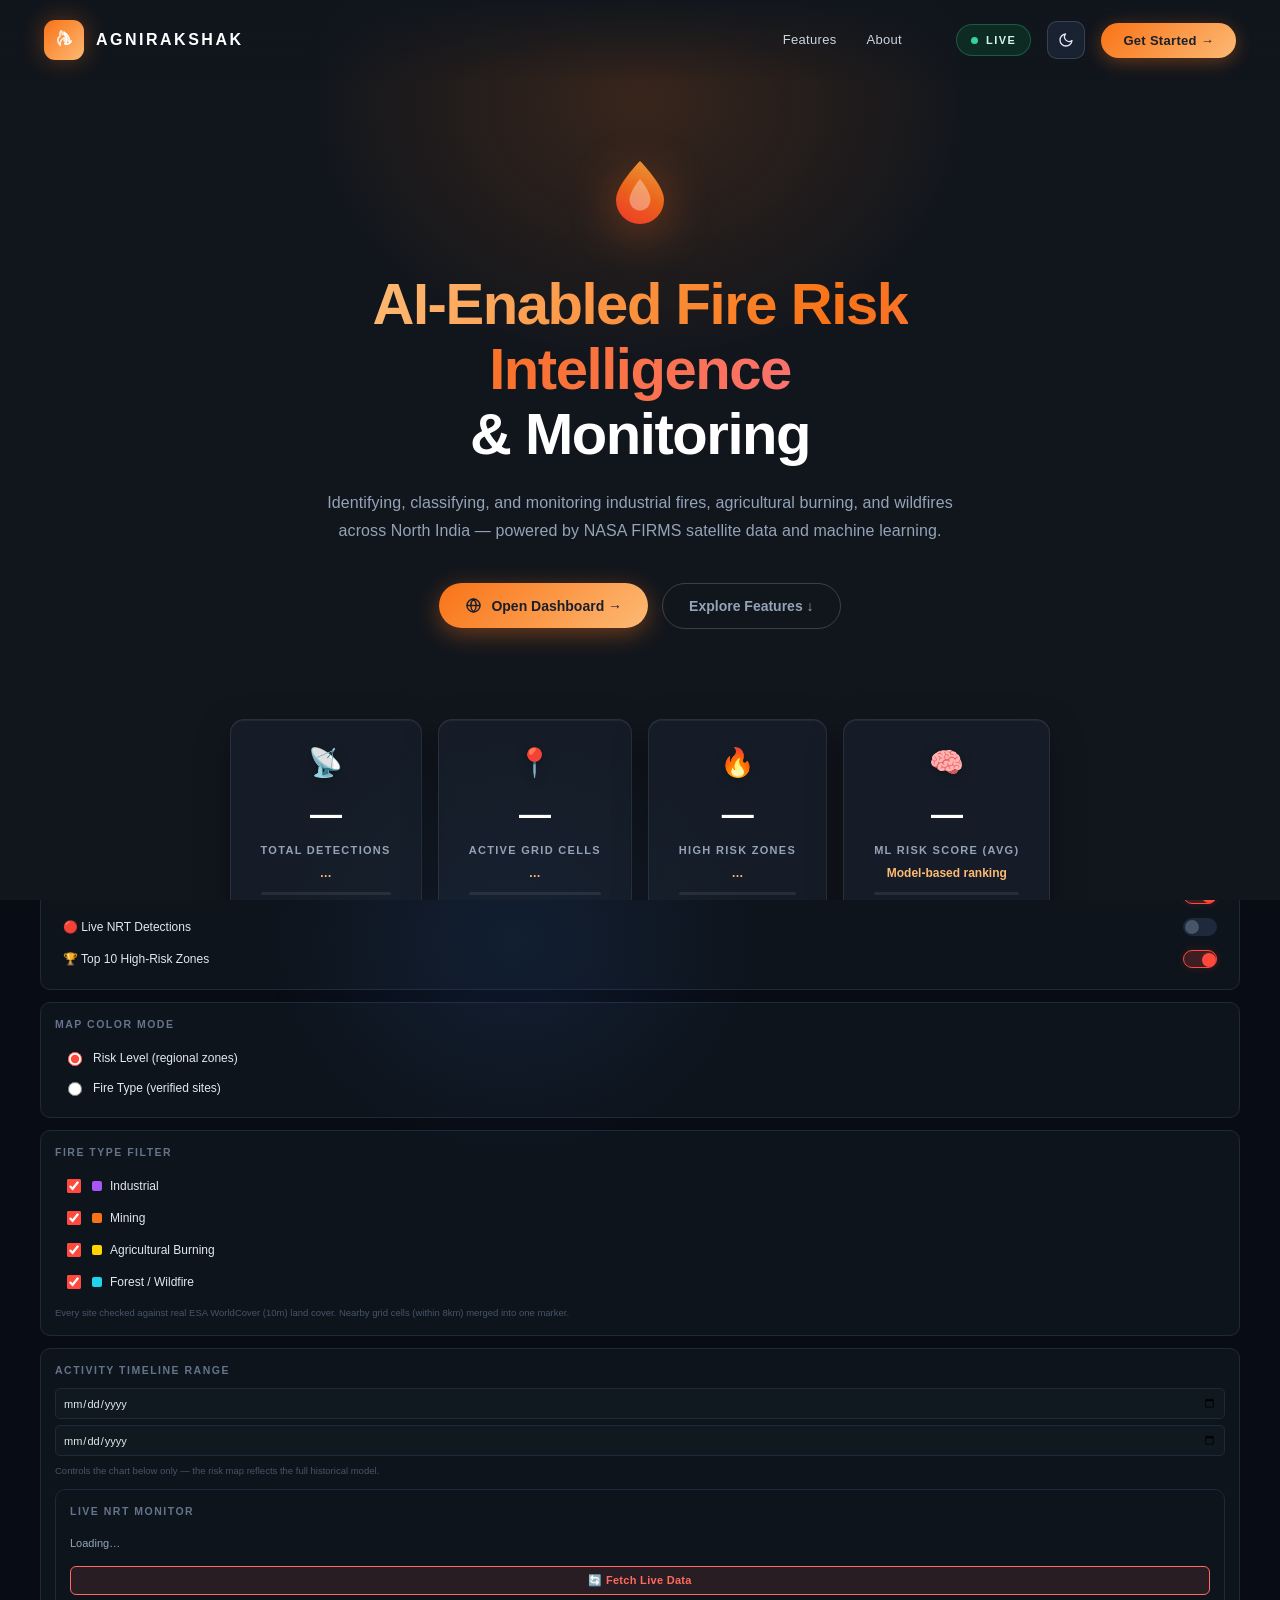
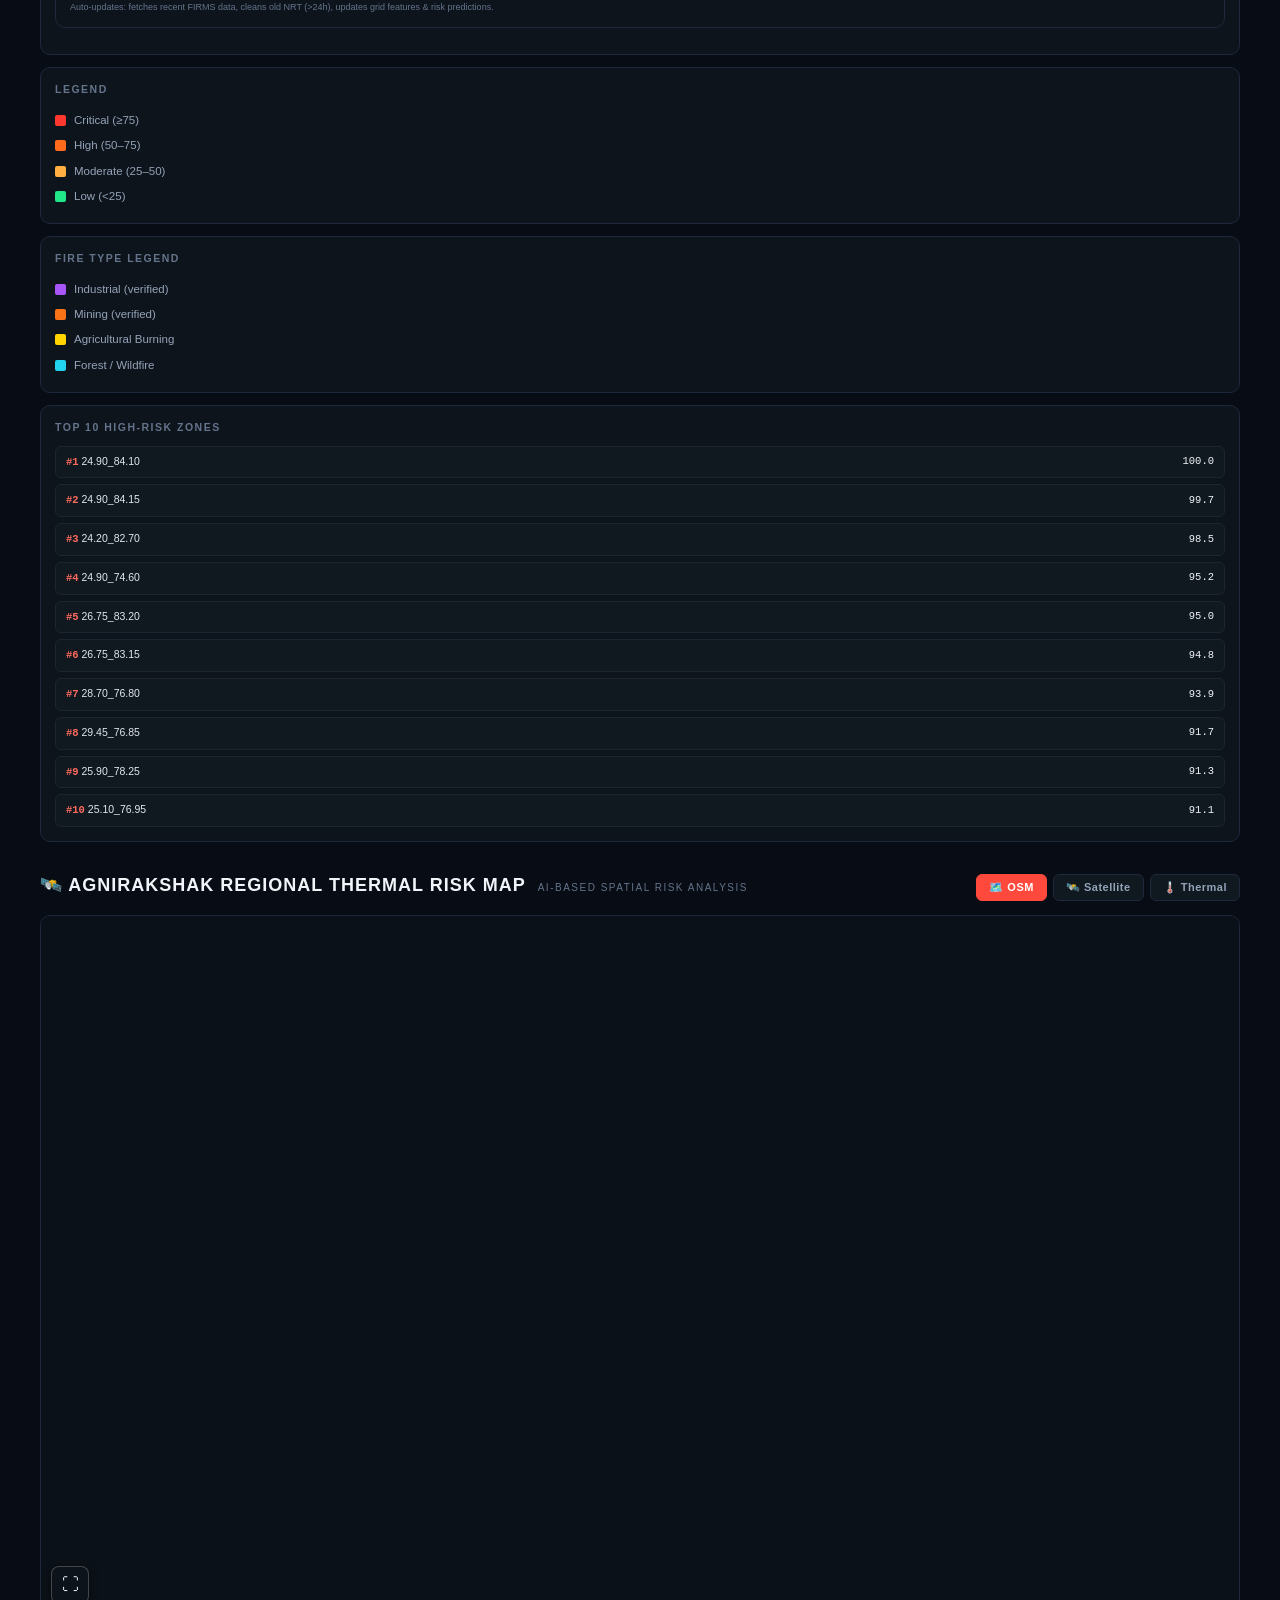
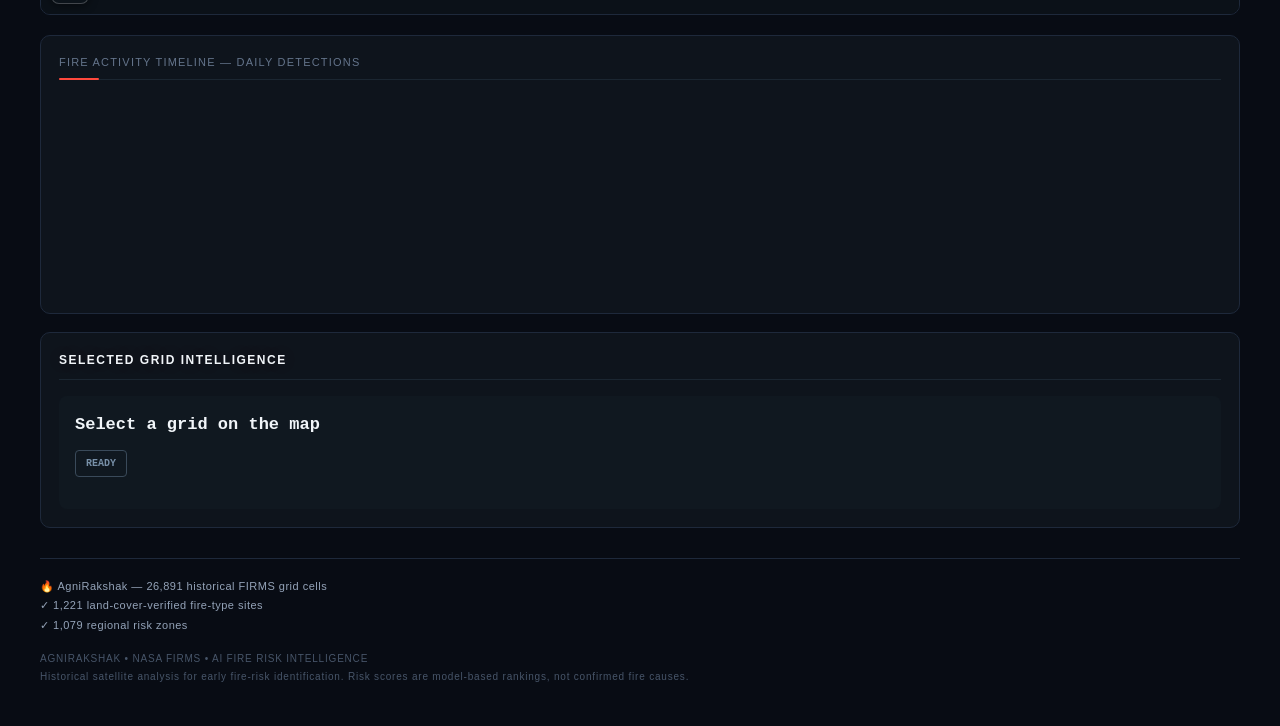
==== commit 5105ecb9: "Clear ALERTS badge once viewed; add map fullscreen button at bottom-left The nav ALERTS badge previo" ====
--- a/index.html
+++ b/index.html
@@ -380,8 +380,9 @@
         </div>
       </section>
 
-      <section class="map-wrapper">
+      <section class="map-wrapper" id="mapWrapper">
         <div id="map"></div>
+        <button class="map-fullscreen-btn" id="mapFullscreen" title="Expand map to fullscreen (F)" aria-label="Toggle map fullscreen" aria-pressed="false">⛶</button>
       </section>
 
       <section class="chart-card">
--- a/style.css
+++ b/style.css
@@ -470,8 +470,64 @@
   width: 100%; height: 700px; margin-bottom: 20px;
   border: 1px solid var(--border-card); border-radius: 10px;
   overflow: hidden; background: var(--bg-map);
+  position: relative;
 }
 #map { width: 100%; height: 100%; background: var(--bg-map); }
+
+/* Fullscreen map toggle (button sits at the map's bottom-left) */
+.map-wrapper.fullscreen {
+  position: fixed;
+  top: 0; left: 0; right: 0; bottom: 0;
+  z-index: 9999;
+  height: 100vh;
+  margin: 0;
+  border: none;
+  border-radius: 0;
+}
+/* The tab panels keep a retained .panel-enter animation (fill:both) whose
+   lingering transform traps the fixed fullscreen map in a containing block.
+   Stop both the transform and the animation while fullscreen is active. */
+html.map-fs .tab-panel.active {
+  transform: none !important;
+  animation: none !important;
+}
+.map-fullscreen-btn {
+  position: absolute;
+  bottom: 10px;
+  left: 10px;
+  z-index: 1001;
+  width: 38px;
+  height: 38px;
+  border: 1px solid rgba(255,255,255,0.22);
+  border-radius: 8px;
+  background: rgba(14,20,28,0.85);
+  backdrop-filter: blur(8px);
+  color: #e2e8f0;
+  font-size: 17px;
+  cursor: pointer;
+  display: flex;
+  align-items: center;
+  justify-content: center;
+  box-shadow: 0 2px 10px rgba(0,0,0,0.45);
+  transition: all 0.2s ease;
+}
+.map-fullscreen-btn:hover {
+  background: var(--accent);
+  color: #fff;
+  border-color: var(--accent);
+  transform: scale(1.08);
+}
+[data-theme="light"] .map-fullscreen-btn {
+  background: rgba(255,255,255,0.92);
+  color: #0f172a;
+  border-color: rgba(15,23,42,0.2);
+  box-shadow: 0 2px 10px rgba(15,23,42,0.2);
+}
+[data-theme="light"] .map-fullscreen-btn:hover {
+  background: var(--accent);
+  color: #fff;
+  border-color: var(--accent);
+}
 
 .chart-card {
   background: var(--bg-card); border: 1px solid var(--border-card);
